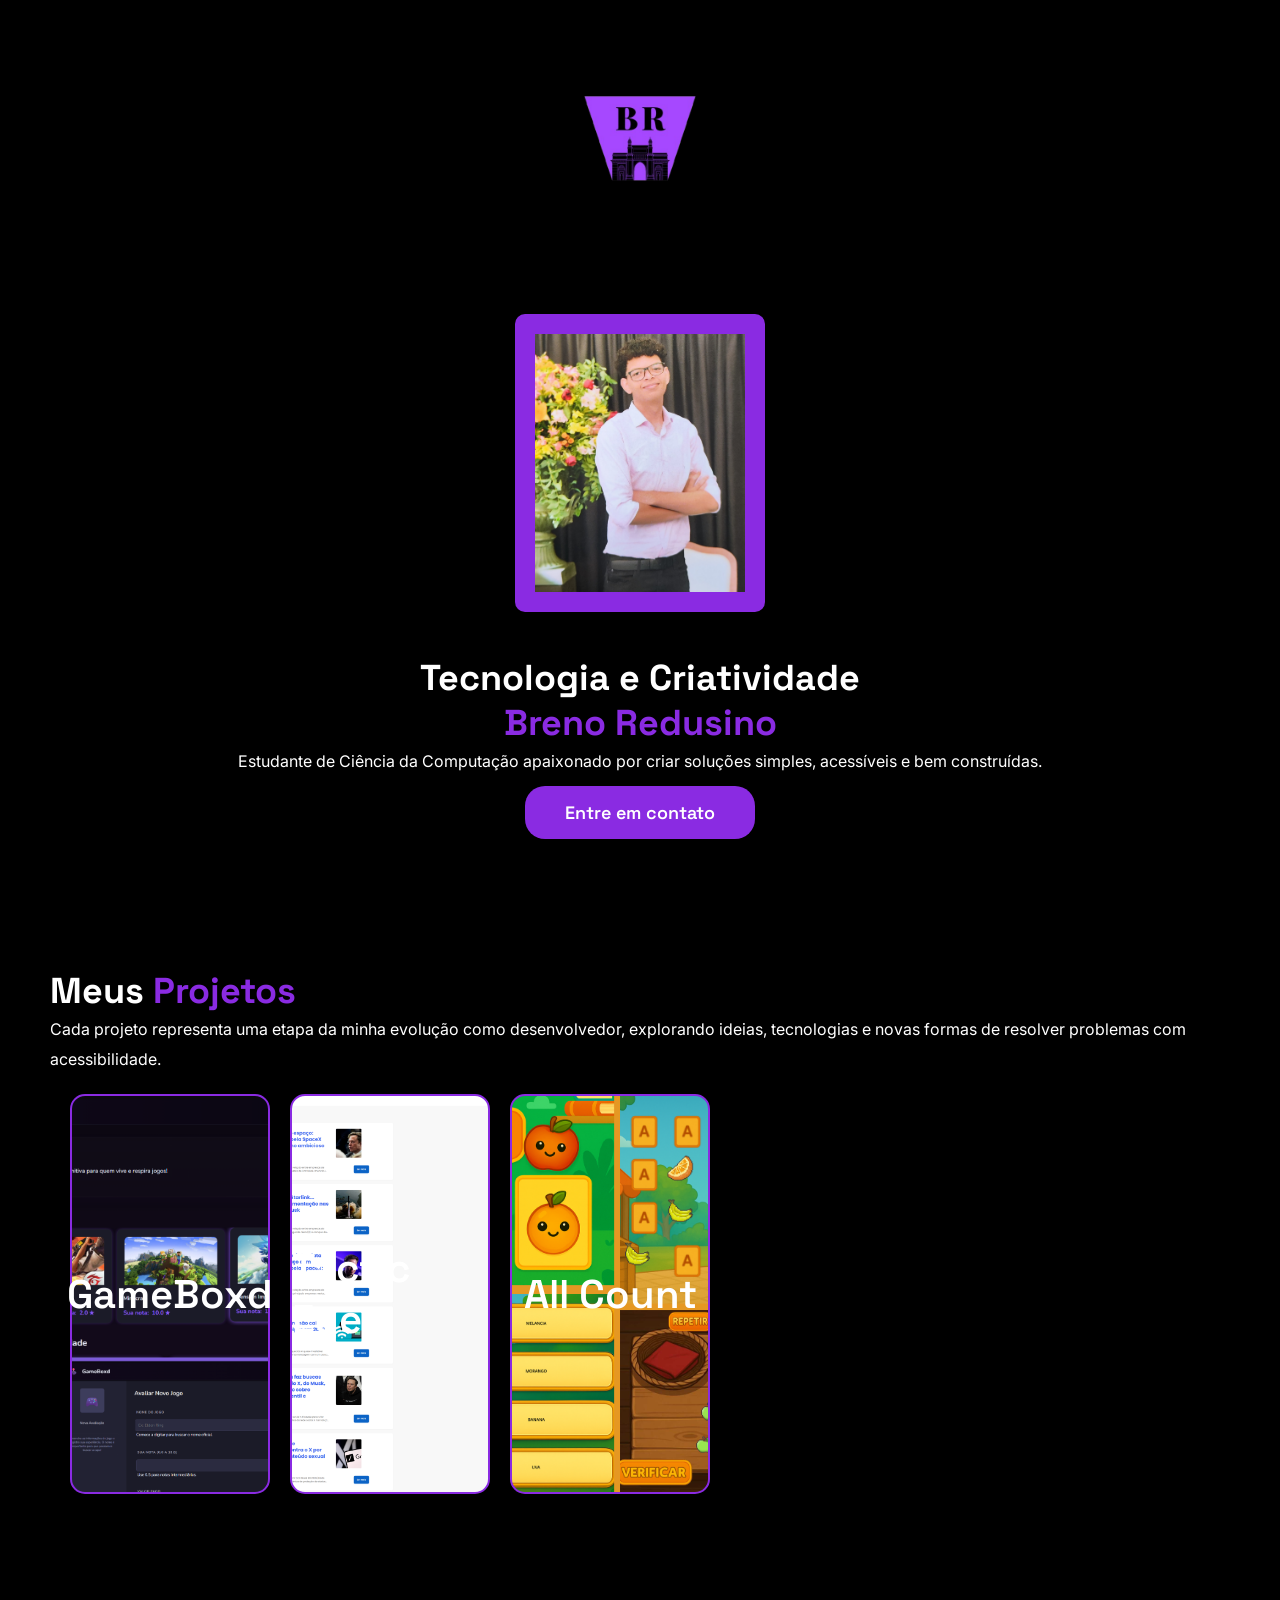
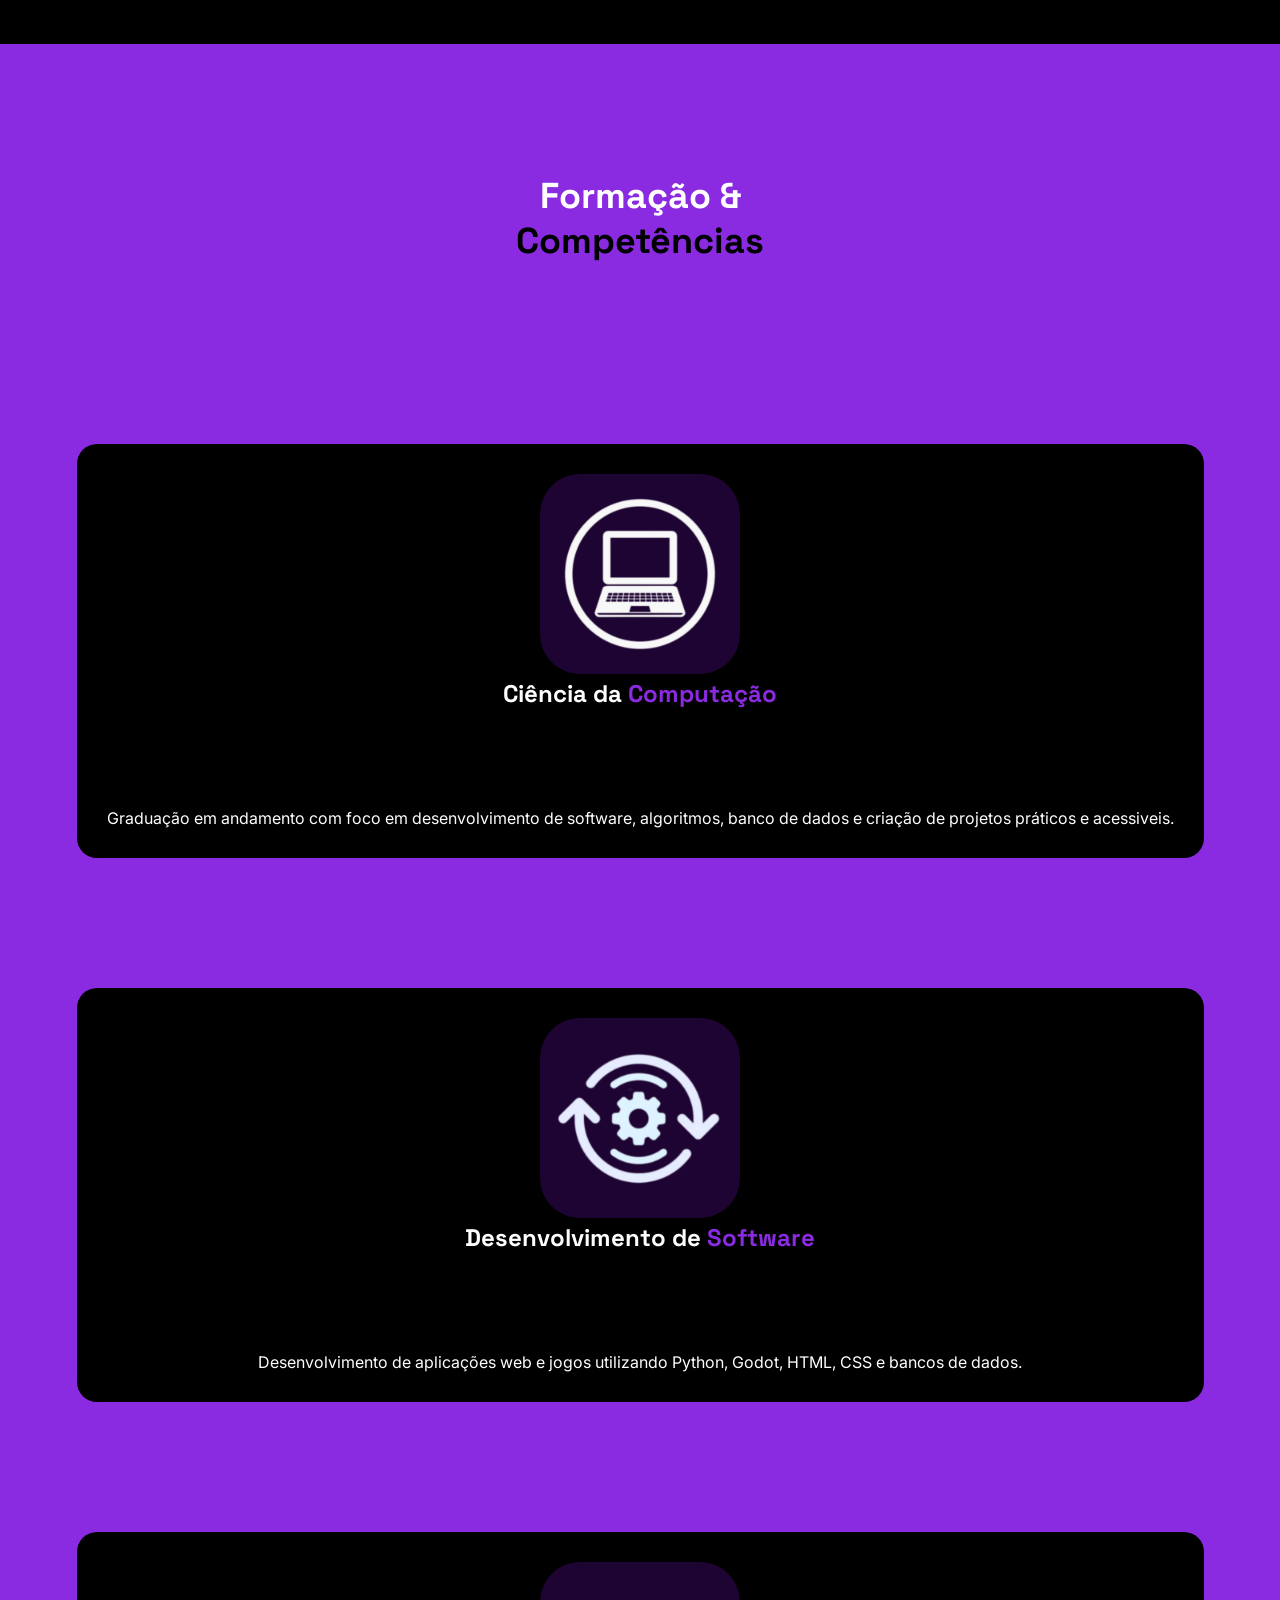
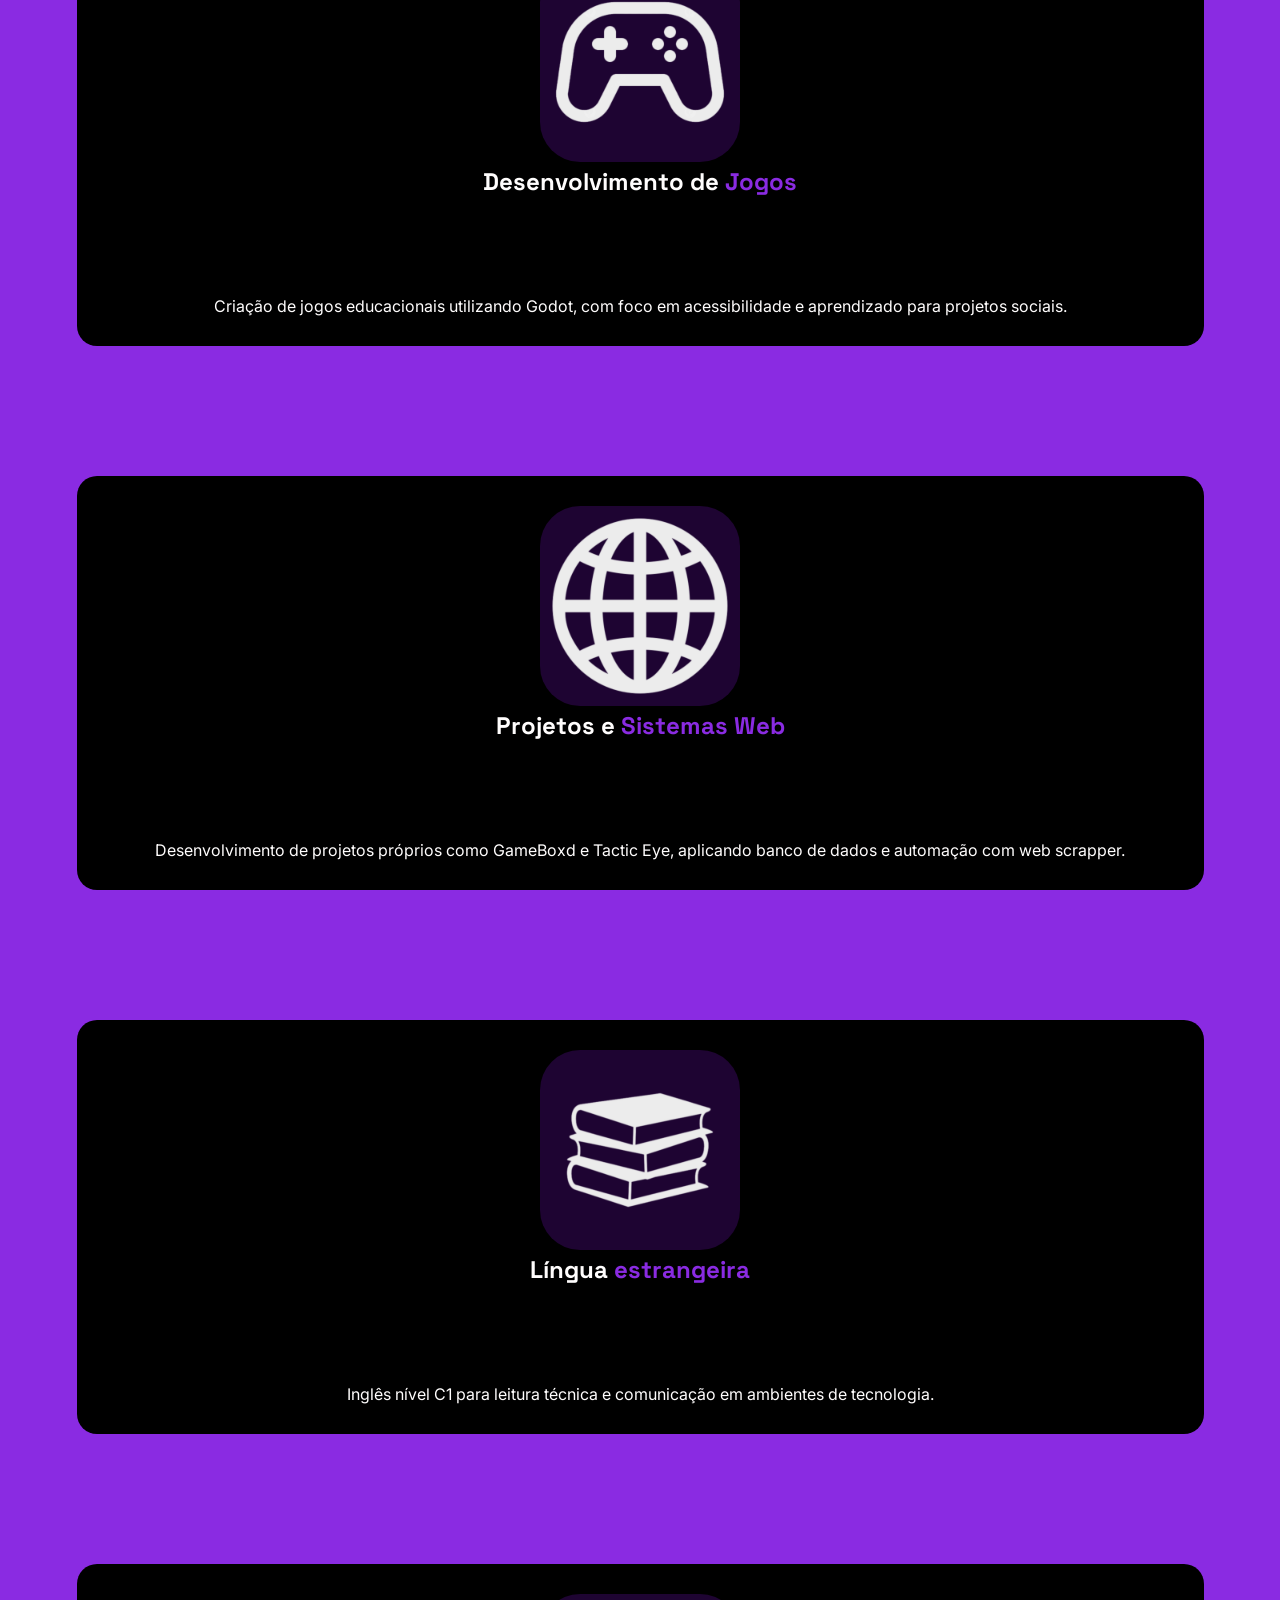
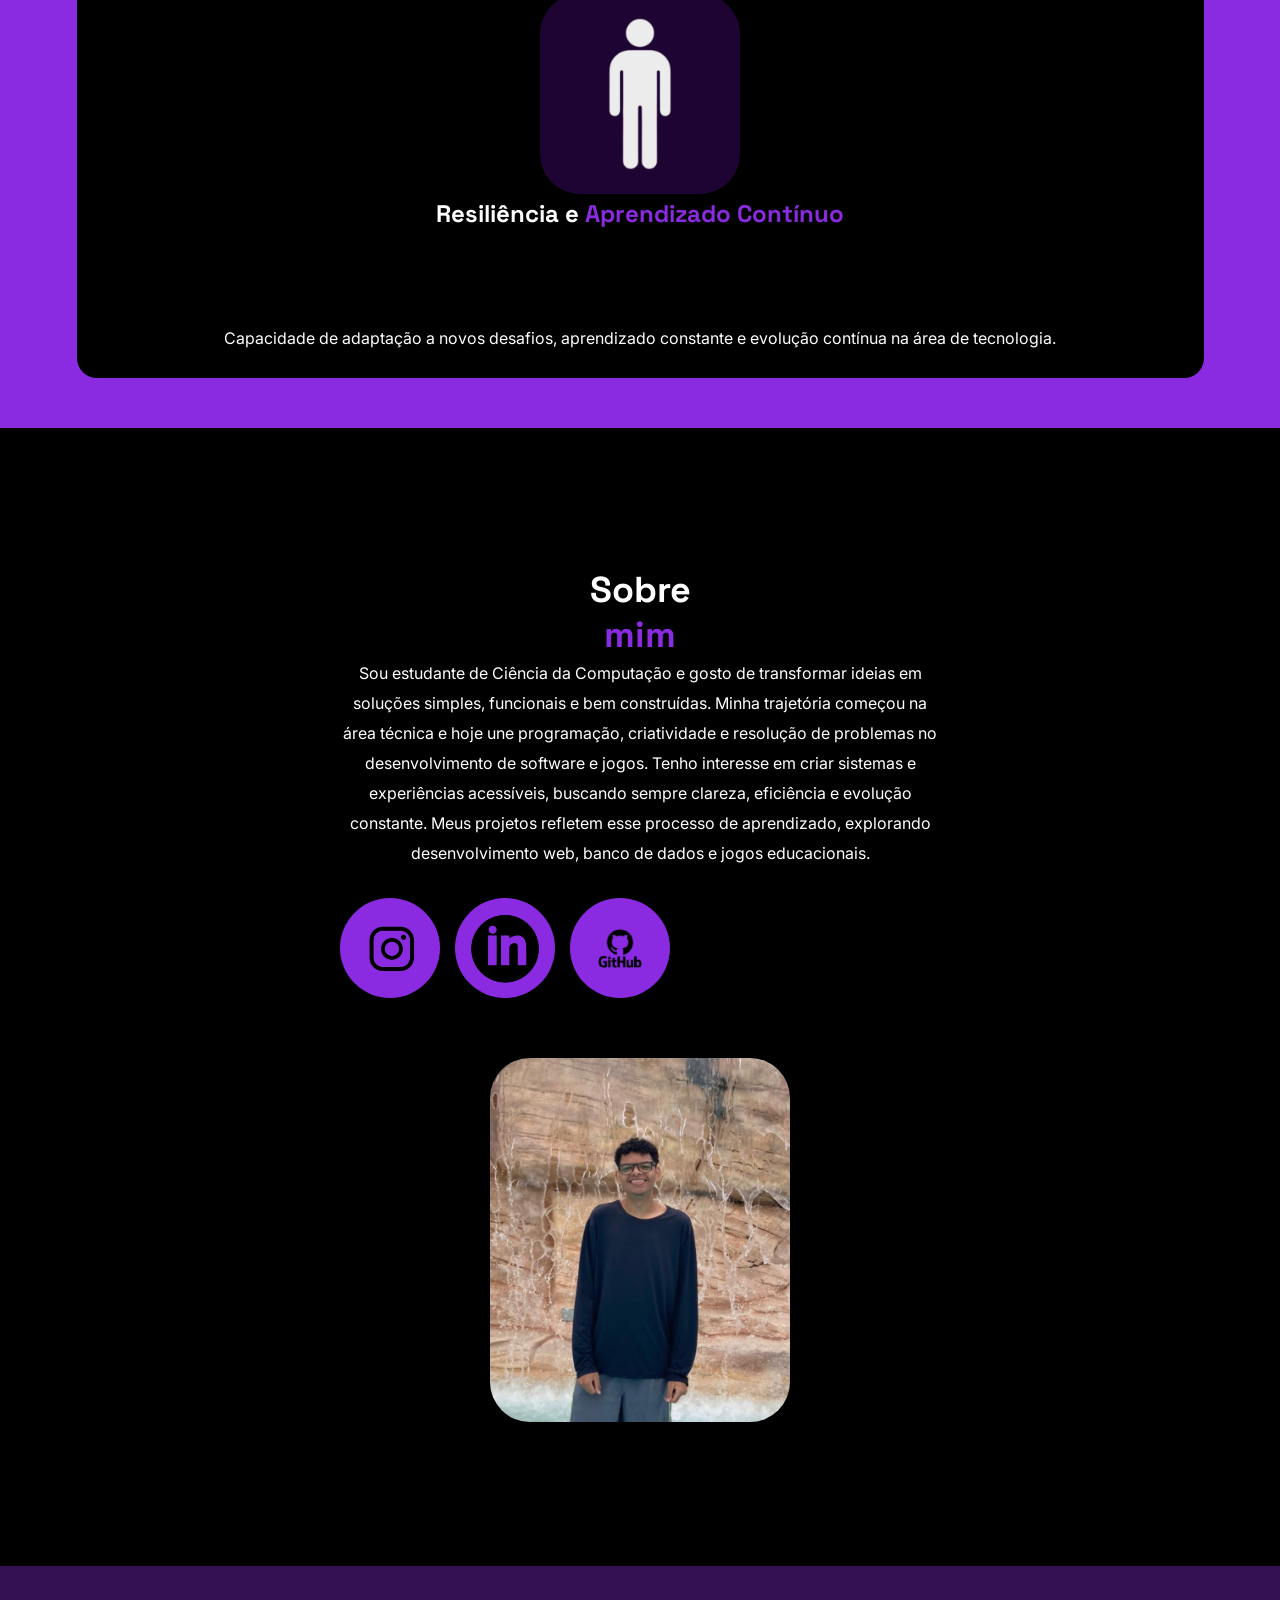
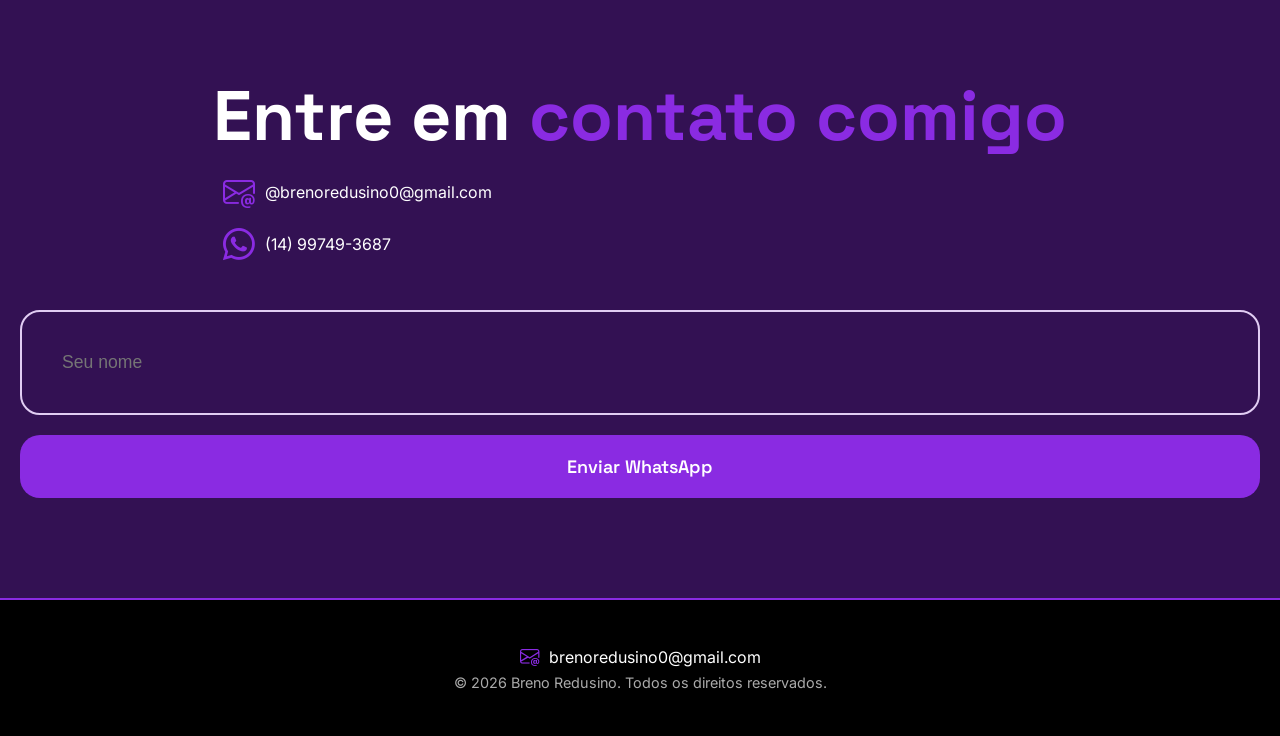
==== index.html @ b3880d2b "atualizacao" ====
<!DOCTYPE html>
<html lang="pt-br">
    <head>
        <meta charset="UTF-8">
        <meta name="viewport" content="width=device-width, initial-scale=1.0">
        <link rel="stylesheet" href="estilo.css">
        <link rel="stylesheet" href="responsiva.css">
        <!-- MINHAS FONTES PARA TEXTOS -->
        <link rel="preconnect" href="https://fonts.googleapis.com">
        <link rel="preconnect" href="https://fonts.gstatic.com" crossorigin>
        <link href="https://fonts.googleapis.com/css2?family=Inter:ital,opsz,wght@0,14..32,100..900;1,14..32,100..900&family=Space+Grotesk:wght@300..700&display=swap" rel="stylesheet">
        <!--  -->
        <link rel="stylesheet" href="https://cdn.jsdelivr.net/npm/bootstrap-icons@1.11.3/font/bootstrap-icons.min.css">
        <title>
            Breno's Portifolio
        </title>
    </head>
    
    <body>
            <header id="cabecalhoInicial">
                <div class="opcoesIniciais">
                    <div class="icon">
                        <a href="#"> <!-- Sempre href direciona -->
                            <img src="fotos\logo.png" alt="Logo do Breno">
                        </a>
                    </div>

                    <nav class="menu-pc">
                        <ul>
                            <li><a href="#inicial">Inicio</a></li>
                            <li><a href="#projetos">Projetos</a></li>
                            <li><a href="#formacao">Formação</a></li>
                            <li><a href="#sobre-mim">Sobre mim</a></li>
                            <li><a href="lab.html">Laboratorio</a></li>
                        </ul>
                    </nav>

                    <div class="botao-contato">
                        <a href="#contato">
                            <button>Contato</button>
                        </a>
                    </div>
                </div>
            </header>

            <main>
                
                <section class="inicial" id="inicial">
                    <div class="opcoesIniciais">
                        <div class="fotoEsquerda">
                            <img src="fotos\breno.jpg" alt="">
                        </div>
                        <div class="texto-inicial">
                            <h1>Tecnologia e Criatividade <span>Breno Redusino</span></h1>
                            <p>Estudante de Ciência da Computação apaixonado por criar soluções simples, acessíveis e bem construídas.</p>
                            <div class="botao-contato">
                                <a href="mailto:brenoredusino0@gmail.com">
                                    <button>Entre em contato</button>
                                </a>
                            </div>
                        </div>
                    </div>
                </section>

                <section class="projetos" id="projetos">
                    <section class="interface">
                        <div class="texto-inicial">
                            <h1 class="texto-inicial">Meus <span>Projetos</span></h1>
                            <p>Cada projeto representa uma etapa da minha evolução como desenvolvedor, explorando ideias, tecnologias e novas formas de resolver problemas com acessibilidade.</p>

                           <div class="projetos-container">
                                <a href="https://gameboxd.online" target="_blank">
                                    <article class="caixa-projetos gameboxd">
                                        <div class="info-projeto">GameBoxd</div>                        
                                    </article>
                                </a>
                                
                                <a href="https://tactic-eye.onrender.com/" target="_blank">
                                    <article class="caixa-projetos tactic-eye">
                                        <div class="info-projeto">Tactic Eye</div>
                                    </article>
                                </a>
                                
                                <a href="https://www.youtube.com/shorts/6MlwP1mmOAY" target="_blank">
                                    <article class="caixa-projetos all-count">
                                        <div class="info-projeto">All Count</div>
                                    </article>
                                </a>
                            </div>
                     
                        </div>
                    </section>
                </section>

                <section class="formacao" id="formacao">
                    <div class="interface">
                        <div class="texto-inicial">
                            <h1 class="texto-inicial">Formação & <span>Competências</span></h1>
                        </div>
                        <article>
                            <div class="caixa-formacao">
                                <div class="habilidades">
                                    <img src="fotos\BCC.png" alt="">
                                    <h2>Ciência da <span>Computação</span></h2>
                                </div>
                                <p>Graduação em andamento com foco em desenvolvimento de software, algoritmos, banco de dados e criação de projetos práticos e acessiveis.</p>
                            </div>
                            
                            <div class="caixa-formacao">
                                <div class="habilidades">
                                    <img src="fotos\Software.png" alt="">
                                    <h2>Desenvolvimento de <span>Software</span></h2>
                                </div>
                                <p>Desenvolvimento de aplicações web e jogos utilizando Python, Godot, HTML, CSS e bancos de dados.</p>
                            </div>
                            
                            <div class="caixa-formacao">
                                <div class="habilidades">
                                    <img src="fotos\Games.png" alt="">
                                    <h2>Desenvolvimento de <span>Jogos</span></h2>
                                </div>
                                <p>Criação de jogos educacionais utilizando Godot, com foco em acessibilidade e aprendizado para projetos sociais.</p>
                            </div>
                            
                            <div class="caixa-formacao">
                                <div class="habilidades">
                                    <img src="fotos\Web.png" alt="">
                                    <h2>Projetos e  <span>Sistemas Web</span></h2>
                                </div>
                                <p>Desenvolvimento de projetos próprios como GameBoxd e Tactic Eye, aplicando banco de dados e automação com web scrapper.</p>
                            </div>
                            
                            <div class="caixa-formacao">
                                <div class="habilidades">
                                    <img src="fotos\Ingles.png" alt="">
                                    <h2>Língua <span>estrangeira</span></h2>
                                </div>
                                <p>Inglês nível C1 para leitura técnica e comunicação em ambientes de tecnologia.</p>
                            </div>
                            
                            <div class="caixa-formacao">
                                <div class="habilidades">
                                    <img src="fotos\Pessoa.png" alt="">
                                    <h2>Resiliência e <span>Aprendizado Contínuo</span></h2>
                                </div>
                                <p>Capacidade de adaptação a novos desafios, aprendizado constante e evolução contínua na área de tecnologia.</p>
                            </div>
                    

                        </article>
                    </div>
                </section>

                <section class="sobre-mim" id="sobre-mim">
                    <div class="interface">
                        <div class="texto-sobre-mim">
                            <div class="texto-inicial">
                                <h1 class="texto-inicial">
                                    Sobre <span>mim</span>
                                </h1>
                                <p>Sou estudante de Ciência da Computação e gosto de transformar ideias em soluções simples, funcionais e bem construídas. Minha trajetória começou na área técnica e hoje une programação, criatividade e resolução de problemas no desenvolvimento de software e jogos.
Tenho interesse em criar sistemas e experiências acessíveis, buscando sempre clareza, eficiência e evolução constante. Meus projetos refletem esse processo de aprendizado, explorando desenvolvimento web, banco de dados e jogos educacionais.</p>
                                <div class="botao-sociais">
                                    <a href="https://www.instagram.com/thatsmebreno/" target="_blank">
                                        <button class="insta">
                                            <img src="fotos\instagram.png" alt="">
                                        
                                        </button>
                                    </a>
                                    <a href="https://www.linkedin.com/in/breno-redusino-a4150b2b8/"target="_blank">
                                        <button class="linedin">
                                            <img src="fotos\linedin.png" alt="">
                                            
                                        </button>
                                    </a>
                                    <a href="https://github.com/yBreno"target="_blank">
                                        <button class="github">
                                            <img src="fotos\git.png" alt="">
                                            
                                        </button>
                                    </a>
                                </div>
                            </div>
                            <div class="foto-sobre-mim">
                                <img src="fotos\sobre_mim.jpg" alt="">
                            </div>
                        </div>
                    </div>
                </section>

                <section class="contato" id="contato">
                    <div class="interface">
                        <div class="texto-contato">
                            <h1 class="texto-inicial">Entre em <span>contato comigo</span></h1>
                            <p><i class="bi bi-envelope-at"></i>@brenoredusino0@gmail.com</p>
                            <p><i class="bi bi-whatsapp"></i>(14) 99749-3687</p>
                        </div>

                        <form action="#">
                            <input type="text" placeholder="Seu nome">
                            <a href="https://api.whatsapp.com/send?phone=5514997493687&text=Olá!%20Vi%20seu%20portfólio%20e%20gostaria%20de%20saber%20mais%20😀" target="_blank">
                                <button type="button" class="botao-enviar">
                                    Enviar WhatsApp
                                </button>
                            </a>
                        </form>

                    </div>
                </section>

            </main>
            <footer>
                <p class="email-footer">
                    <i class="bi bi-envelope-at"></i>
                    <a href="mailto:brenoredusino0@gmail.com">
                        brenoredusino0@gmail.com
                    </a>
                </p>

                <p class="copyright">
                    &copy; 2026 Breno Redusino. Todos os direitos reservados.
                </p>
            </footer>

    </body>
</html>
---- estilo.css ----
*{ /* Configurações Gerais */
    margin: 0;
    padding: 0;
    box-sizing: border-box;    
}

html {
    scroll-behavior: smooth;
    overflow-x: hidden;
}
 
section {
    scroll-margin-top: 20px;
}

:root { /* Cria variaveis para facilitar colocar a fonte) */
    --titulos: "Space Grotesk", sans-serif;
    --textos: "Inter", sans-serif;
}

.menu-pc a { 
    font-family: var(--titulos);
}


body{
    background-color: black;
    height: 100vh;
    font-family: var(--textos);
}



.opcoesIniciais{ /* É a class(função) que eu criei o div */
    max-width: 1800px;
    margin: 0 auto;
    margin-top: 50px;
}


.opcoesIniciais img{
    max-width: 200px;
    max-height: 200px;
    width: auto;
    height: auto;
}


header{
    padding: 40px 4%;
    color: rgb(124, 124, 124);
    font-size: large;
}

header > .opcoesIniciais{  /* Ele busca a class dentro do header */
    display: flex;
    align-items: center;
    justify-content: space-between;
}

header a{ /* Para configurar quando colocar o mouse por cima (precisa converter o link para block level) */
    text-decoration: none;
    color: rgb(124, 124, 124);
    display: inline-block;
    transition: .2s;
}

header a:hover{
    color: white;
    transform: scale(1.2);
}


header nav ul{
    list-style-type: none;
}

header nav ul{
    display: flex;
    gap: 40px;
    padding: 0;
    margin: 0;
}

header nav ul li{
    list-style: none;
}

header .botao-contato button{
    padding: 15px 40px;
    font-size: 18px;
    border: 0;
    border-radius: 20px;
    font-weight: 600;
    background-color: #8a2be2;
    color: white;
    cursor: pointer;
    font-family: var(--titulos);
}

header .botao-contato button:hover{
    box-shadow: 0px 0px 8px #d4a6ff;
}


/* Tela inicial */

.texto-inicial h1{
    font-family: var(--titulos);
    color: white;
    line-height: 40px;
    font-size: 40px;
}

.texto-inicial h1 span{
    font-family: var(--titulos);
    color: #8a2be2;
    line-height: 100px;
    font-size: 70px;
    display: block;
}

.texto-inicial p{
    font-family: var(--textos);
    color: white;
    line-height: 30px;
    font-size: 20px;
}

.texto-inicial button{
    padding: 15px 40px;
    font-size: 18px;
    border: 0;
    border-radius: 20px;
    font-weight: 600;
    background-color: #8a2be2;
    color: white;
    cursor: pointer;
    margin-top: 10px;
    font-family: var(--titulos);
}

.texto-inicial button:hover{
    box-shadow: 0px 0px 8px #d4a6ff;
    transition: .2s;
    transform: scale(1.05);
}

section .inicial{
    padding: 40px 4%;
}

.opcoesIniciais{
    display: flex;
    align-items: center;
    justify-content: space-between;
    text-align: end;
    margin: 0px 200px;
}

main .opcoesIniciais img{
    max-width: 400px;
    max-height: 400px;
    width: auto;
    height: auto;
    background-color: #8a2be2;
    padding: 20px;
    border-radius: 10px;
}

/* Projetos */

section.projetos{
    padding: 80px 0;
    margin: 50px;
}

section.projetos h1 span{
    display:contents;
}
section.projetos p {
    padding-bottom: 20px;
}

.projetos .projetos-container{
    display: grid;
    grid-template: 1fr/ 1fr 1fr 1fr;
    gap: 30px;
}
.projetos-container .caixa-projetos{
    min-width: 200px;
    height: 600px;
    border: 2px solid #8a2be2;
    border-radius: 15px;

    background-size: cover;
    background-position: center;
    background-repeat: no-repeat;

    display: block;
    position: relative;
}

.projetos-container .caixa-projetos:hover{
    transition: background-position 10s;
    background-position-y: 100%;
    background-position-x: 100%;
    
}

.projetos-container .gameboxd{
    background-image:url(projetos/GameBoxd.png); 
    cursor: pointer;
}
.projetos-container .tactic-eye{
    background-image:url(projetos/TaticEye.png);
    cursor: pointer;
}
.projetos-container .all-count{
    background-image:url(projetos/All\ Count.png);
    cursor: pointer;
}

.projetos-container .caixa-projetos .info-projeto{
    position: absolute;
    top: 0;
    left: 0;
    width: 100%;
    height: 100%;
    border-radius: 15px;

    display: flex;
    align-items: center;
    justify-content: center;
    color: white;
    font-size: 40px;
    font-weight: 600;
    font-family: var(--titulos);
}

.projetos-container .caixa-projetos .info-projeto:hover{
    position: absolute;
    top: 0;
    left: 0;
    width: 100%;
    height: 100%;
    border-radius: 15px;
    background-color: #341650b4;
}

/* Formação */
.formacao{
    font-family: var(--textos);
    color: rgb(255, 253, 253);
    background-color: #8a2be2;
    display: flex;
}

.formacao h1 span{
    color: #000000;
    justify-content: space-between;
}
.formacao h1 {
    color: #ffffff;
    padding: 80px 80px;
    margin: 50px;
    justify-content: space-between;
}

.formacao h2{
    font-family: var(--titulos);
    height: 40px;
    padding-bottom: 80px;
}

.formacao h2 span{
    font-family: var(--titulos);
    height: 40px;
    color:#8a2be2;
}

.formacao img{
    max-width: 200px;
    max-height: 200px;
    width: auto;
    height: auto;
    border-radius: 40px;
}

.formacao article{
    display: grid;
    grid-template: 1fr 1fr/ 1fr 1fr 1fr;
}

.formacao .caixa-formacao{
    background-color: #000000;
    padding: 30px;
    margin: 50px;
    border-radius: 20px;
    text-align: center;
}

section.sobre-mim{
    padding: 80px 0;
}

.texto-sobre-mim{
    display: flex;
    align-items: center;
    justify-content: space-between;
    gap: 60px;
    margin: 60px;
}

.texto-sobre-mim .texto-inicial{
    max-width: 600px;
}

.sobre-mim img{
    max-width: 1000px;
    max-height: 1000px;
    width: auto;
    height: auto;
    border-radius: 40px;
}


.botao-sociais button:hover {
    box-shadow: 0 0 12px #8a2be2;
    transform: scale(1.1);
    transition: .2s;
}

.botao-sociais {
    display: flex;
    gap: 15px;
    margin-top: 20px;
}

.botao-sociais button {
    width: 100px;
    height: 100px;
    padding: 0;
    border-radius: 50%;
    border: none;
    background-color: #8a2be2;
    cursor: pointer;

    display: flex;
    align-items: center;
    justify-content: center;
}

.botao-sociais img {
    width: 70px;
}

/* Contato */
section.contato{
    background-color:#331153;
    padding: 80px 0 ;
}


section.contato .interface{
    display: flex;
    justify-content: space-between;
    align-items: flex-start;
    max-width: 1700px;
    margin: 20px ;
    gap: 60px;
}

.contato .interface h1{
    font-family: var(--titulos);
    color: white;
    line-height: 40px;
    font-size: 70px;
}

.contato .interface h1 span{
    font-family: var(--titulos);
    color: #8a2be2;
    line-height: 100px;
    font-size: 70px;
}

.contato .interface p{
    font-family: var(--textos);
    color: white;
    line-height: 30px;
    font-size: 1.2 rem;
    display: flex;
    align-items: center;
}

.contato .interface p i{
    font-size: 2rem;
    color: #8a2be2;
    display: flex;
    align-items: center;
    padding: 10px;
}

.contato form{
    width: 50%;
}

.contato form input{
    width: 100%;
    padding: 40px;
    background: transparent;
    border: 2px solid #e1cdf3;
    border-radius: 20px;
    outline: none;
    color: white;
    font-size: 1.1rem;
    margin-bottom: 10px;
}

.contato textarea{
    resize: none;
    height: 150px;
    width: 100%;
    border-radius: 20px;
    background-color: transparent;
    border: 2px solid #e1cdf3;
    outline: none;
    color: white;
    font-size: 1.1rem;
    padding: 20px;
    margin-top: 10px;
}

.botao-enviar{
    padding: 30px 43%;
    font-size: 18px;
    border: 0;
    border-radius: 20px;
    font-weight: 600;
    background-color: #8a2be2;
    color: white;
    cursor: pointer;
    margin-top: 10px;
    font-family: var(--titulos);
    justify-content: center;
    align-items: center;
}

.botao-enviar:hover{
    transition: 0.6s;
    background-color: #d4a6ff;
    transform: scale(1.02);
    border-color: rgb(255, 255, 255);
    color: black;
    box-shadow: 0px 0px 8px #d4a6ff;
}

footer{
    background-color: #000;
    padding: 40px 0;
    text-align: center;
    border-top: 2px solid #8a2be2;
    
}

footer p{
    color: white;
    font-family: var(--textos);
    margin: 5px 0;
}

footer a{
    color: white;
    text-decoration: none;
}

footer a:hover{
    color: #d4a6ff;
}

footer .email-footer{
    display: flex;
    justify-content: center;
    align-items: center;
    gap: 10px;
}

footer i{
    color: #8a2be2;
    font-size: 1.2rem;
    
}

footer .copyright{
    font-size: 0.9rem;
    color: #aaa;
}

header > .opcoesIniciais{
    display:flex;
    align-items:center;
    justify-content:space-between;
    gap:40px;
}
---- responsiva.css ----
@media (max-width: 1280px) {

    /* ================= HEADER ================= */

    .menu-pc {
        display: none;
    }

    .opcoesIniciais > .botao-contato {
        display: none;
    }

    header > .opcoesIniciais {
        flex-direction: column;
        gap: 30px;
        text-align: center;
    }

    header nav ul {
        flex-direction: column;
        gap: 20px;
    }

    /* ================= INICIAL ================= */

    .opcoesIniciais {
        flex-direction: column;
        text-align: center;
        margin: 0 40px;
        gap: 40px;
    }

    .texto-inicial h1 {
        font-size: 36px;
        line-height: 45px;
    }

    .texto-inicial h1 span {
        font-size: 36px;
        line-height: 45px;
    }

    .texto-inicial p {
        font-size: 16px;
    }

    main .opcoesIniciais img {
        max-width: 250px;
        margin-top: 30px;
    }

    /* ================= PROJETOS ================= */

    .projetos .projetos-container {
        display: flex;
        overflow-x: auto;
        gap: 20px;
        scroll-snap-type: x mandatory;
        padding-bottom: 20px;
        padding-left: 20px;
    }

    .projetos .projetos-container::-webkit-scrollbar {
        display: none;
    }

    .projetos-container .caixa-projetos {
        flex: 0 0 100%;
        height: 400px;
        scroll-snap-align: center;
    }

    /* ================= FORMAÇÃO ================= */

    .formacao {
        flex-direction: column;
        align-items: center;
        text-align: center;
    }

    .formacao h1 {
        display: flex;
        flex-direction: column;
        align-items: center;
    }

    .formacao h1 .linha1,
    .formacao h1 .linha2 {
        display: block;
    }

    .formacao article {
        grid-template-columns: 1fr;
        gap: 30px;
    }

    .formacao h2 {
        margin-bottom: 50px;
    }

    /* ================= SOBRE ================= */

    .texto-sobre-mim {
        flex-direction: column;
        text-align: center;
    }

    .sobre-mim img {
        max-width: 300px;
    }

    /* ================= CONTATO ================= */

    section.contato .interface {
        flex-direction: column;
        align-items: center;
        gap: 40px;
    }

    .contato form {
        width: 100%;
    }

    .botao-enviar {
        width: 100%;
        padding: 20px;
    }

}

@media (max-width: 1024px) {

    /* HEADER */
    header {
        display: none;
    }

    /* INICIAL */
    .texto-inicial h1,
    .texto-inicial h1 span {
        font-size: 32px;
        line-height: 40px;
    }

    .texto-inicial p {
        font-size: 15px;
    }

    main .opcoesIniciais img {
        max-width: 220px;
    }

    /* PROJETOS */
    .projetos-container .caixa-projetos {
        height: 350px;
    }

    /* SOBRE */
    .sobre-mim img {
        max-width: 260px;
    }
}

@media (max-width: 768px) {

    header {
        display: none;
    }

    .opcoesIniciais {
        margin: 0 20px;
        gap: 30px;
    }

    .texto-inicial h1,
    .texto-inicial h1 span {
        font-size: 28px;
        line-height: 36px;
    }

    .texto-inicial p {
        font-size: 14px;
    }

    main .opcoesIniciais img {
        max-width: 200px;
    }

    .projetos-container .caixa-projetos {
        height: 320px;
    }

    .formacao article {
        gap: 20px;
    }

    .botao-enviar {
        padding: 16px;
    }
}

@media (max-width: 480px) {

    header {
        display: none;
    }

    .opcoesIniciais {
        margin: 0 15px;
        gap: 25px;
    }

    .texto-inicial h1,
    .texto-inicial h1 span {
        font-size: 24px;
        line-height: 30px;
    }

    .texto-inicial p {
        font-size: 13px;
    }

    main .opcoesIniciais img {
        max-width: 170px;
    }

    .projetos-container .caixa-projetos {
        height: 280px;
    }

    .sobre-mim img {
        max-width: 200px;
    }

    .botao-enviar {
        padding: 14px;
    }
}
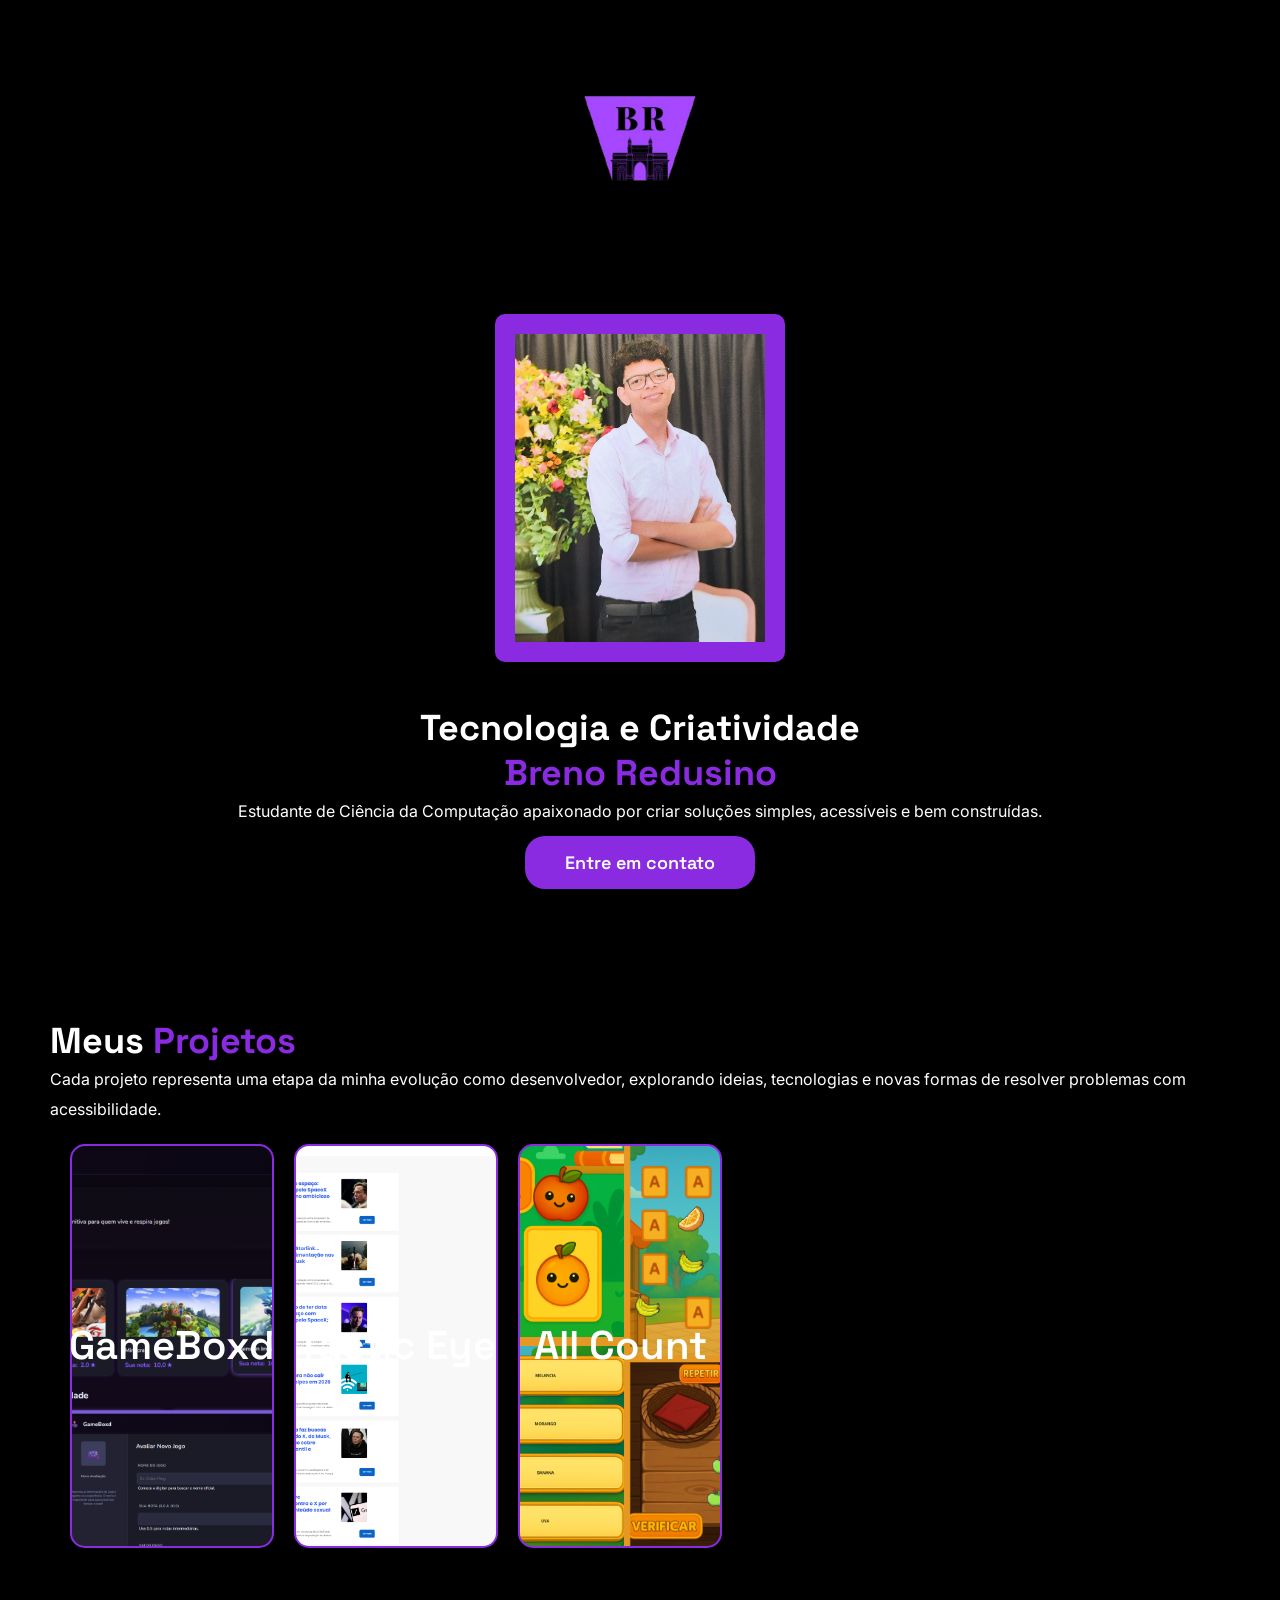
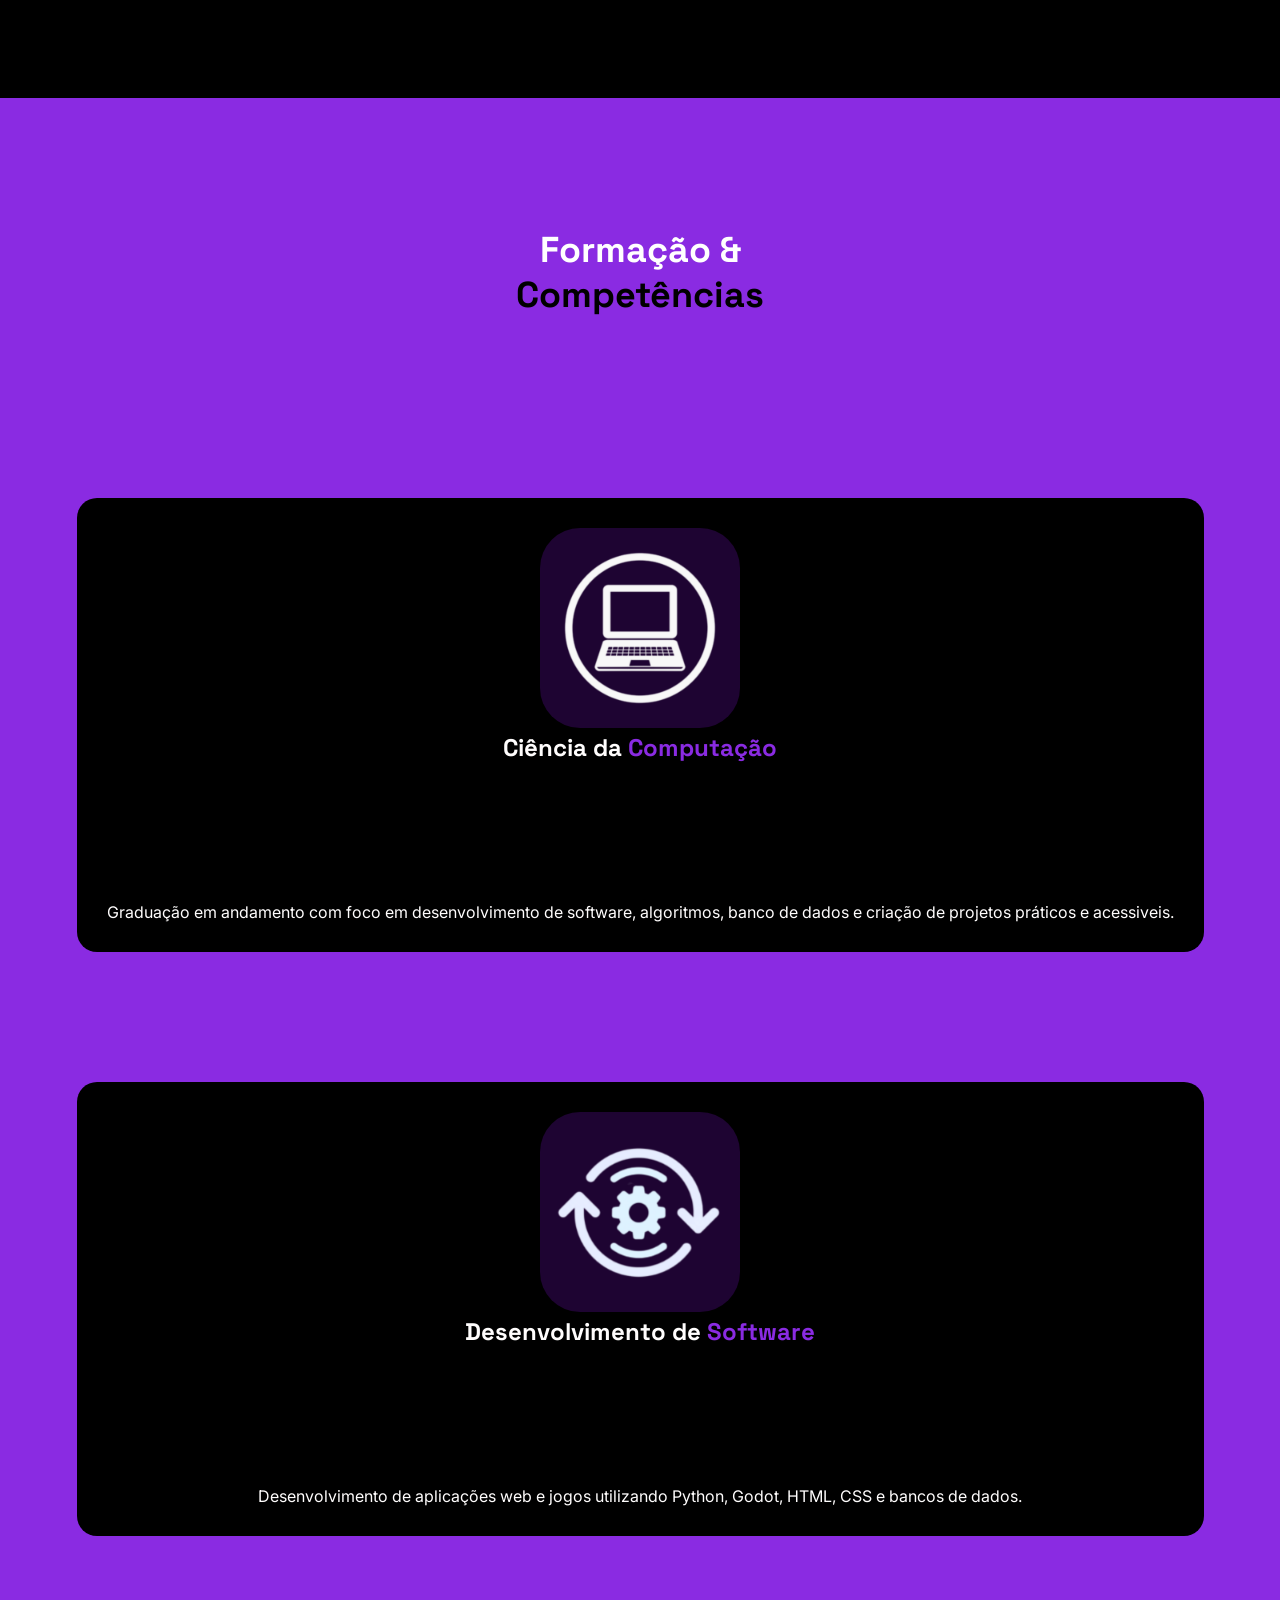
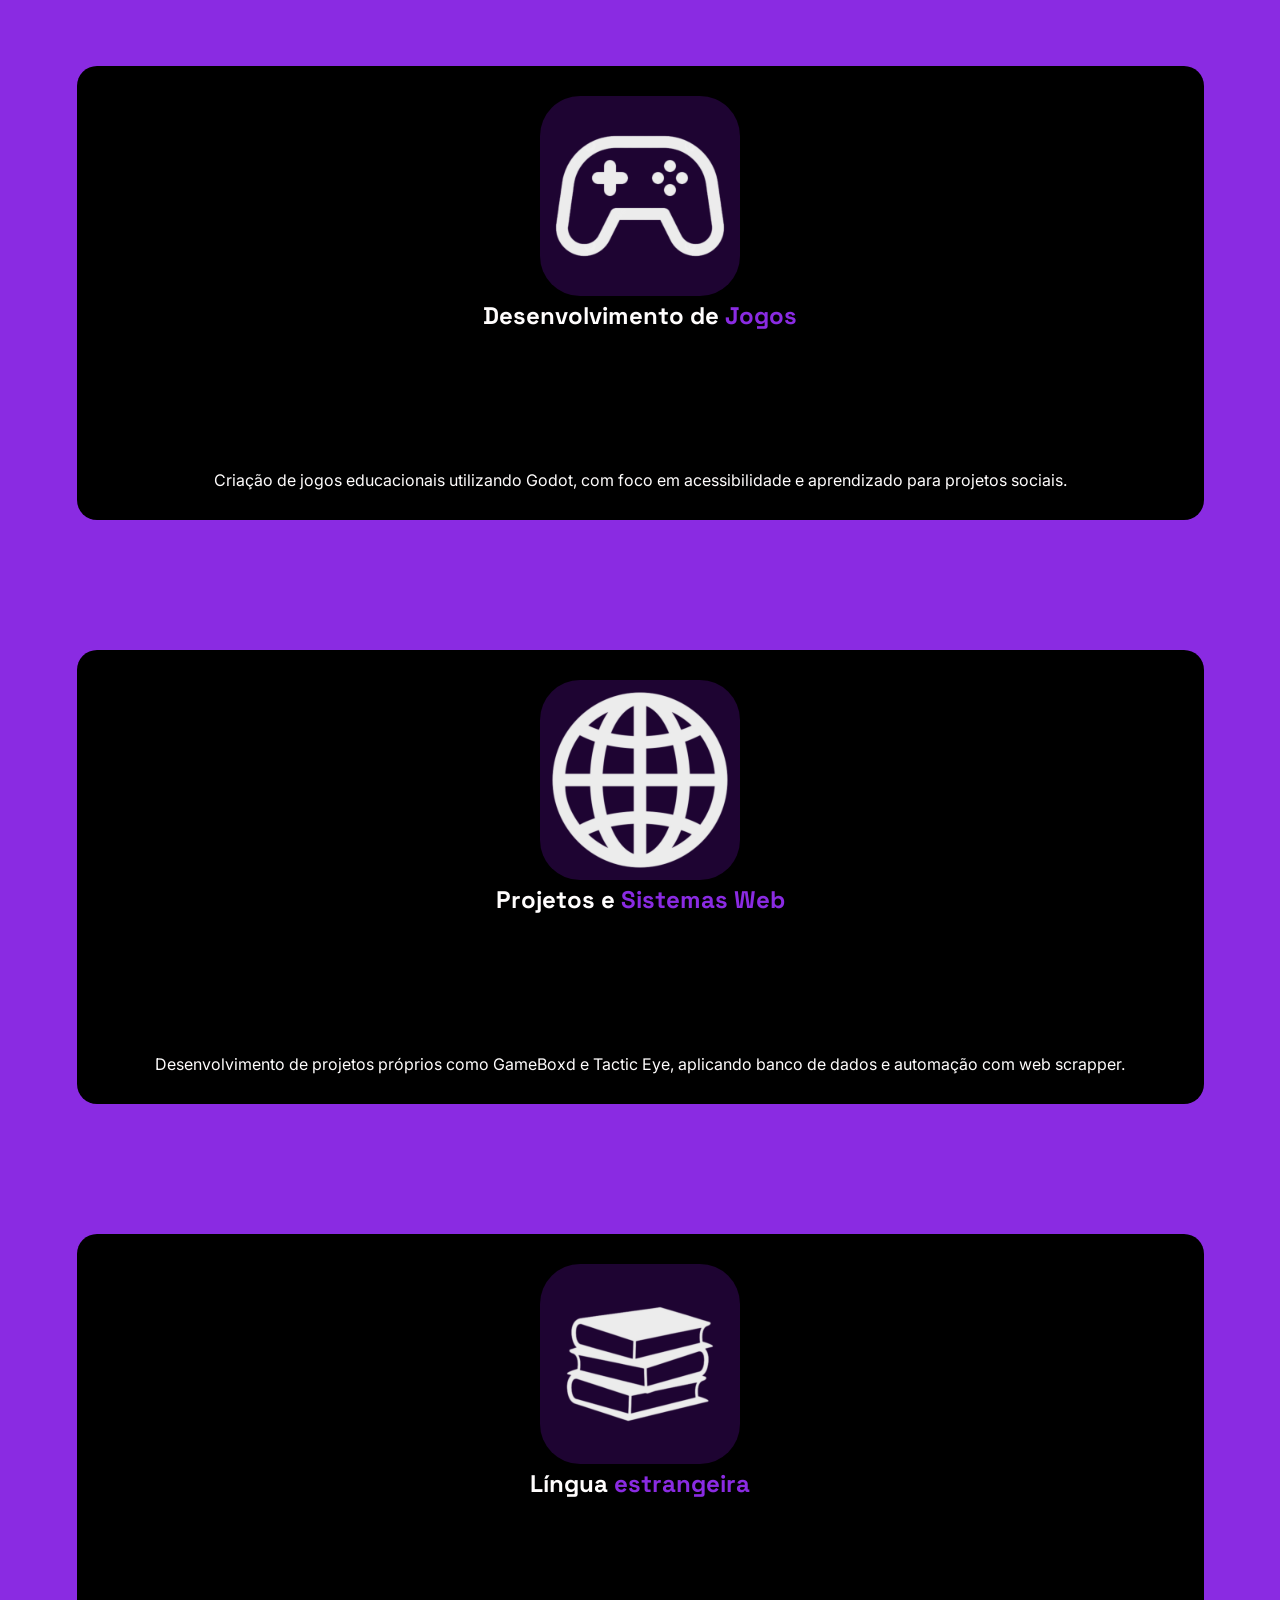
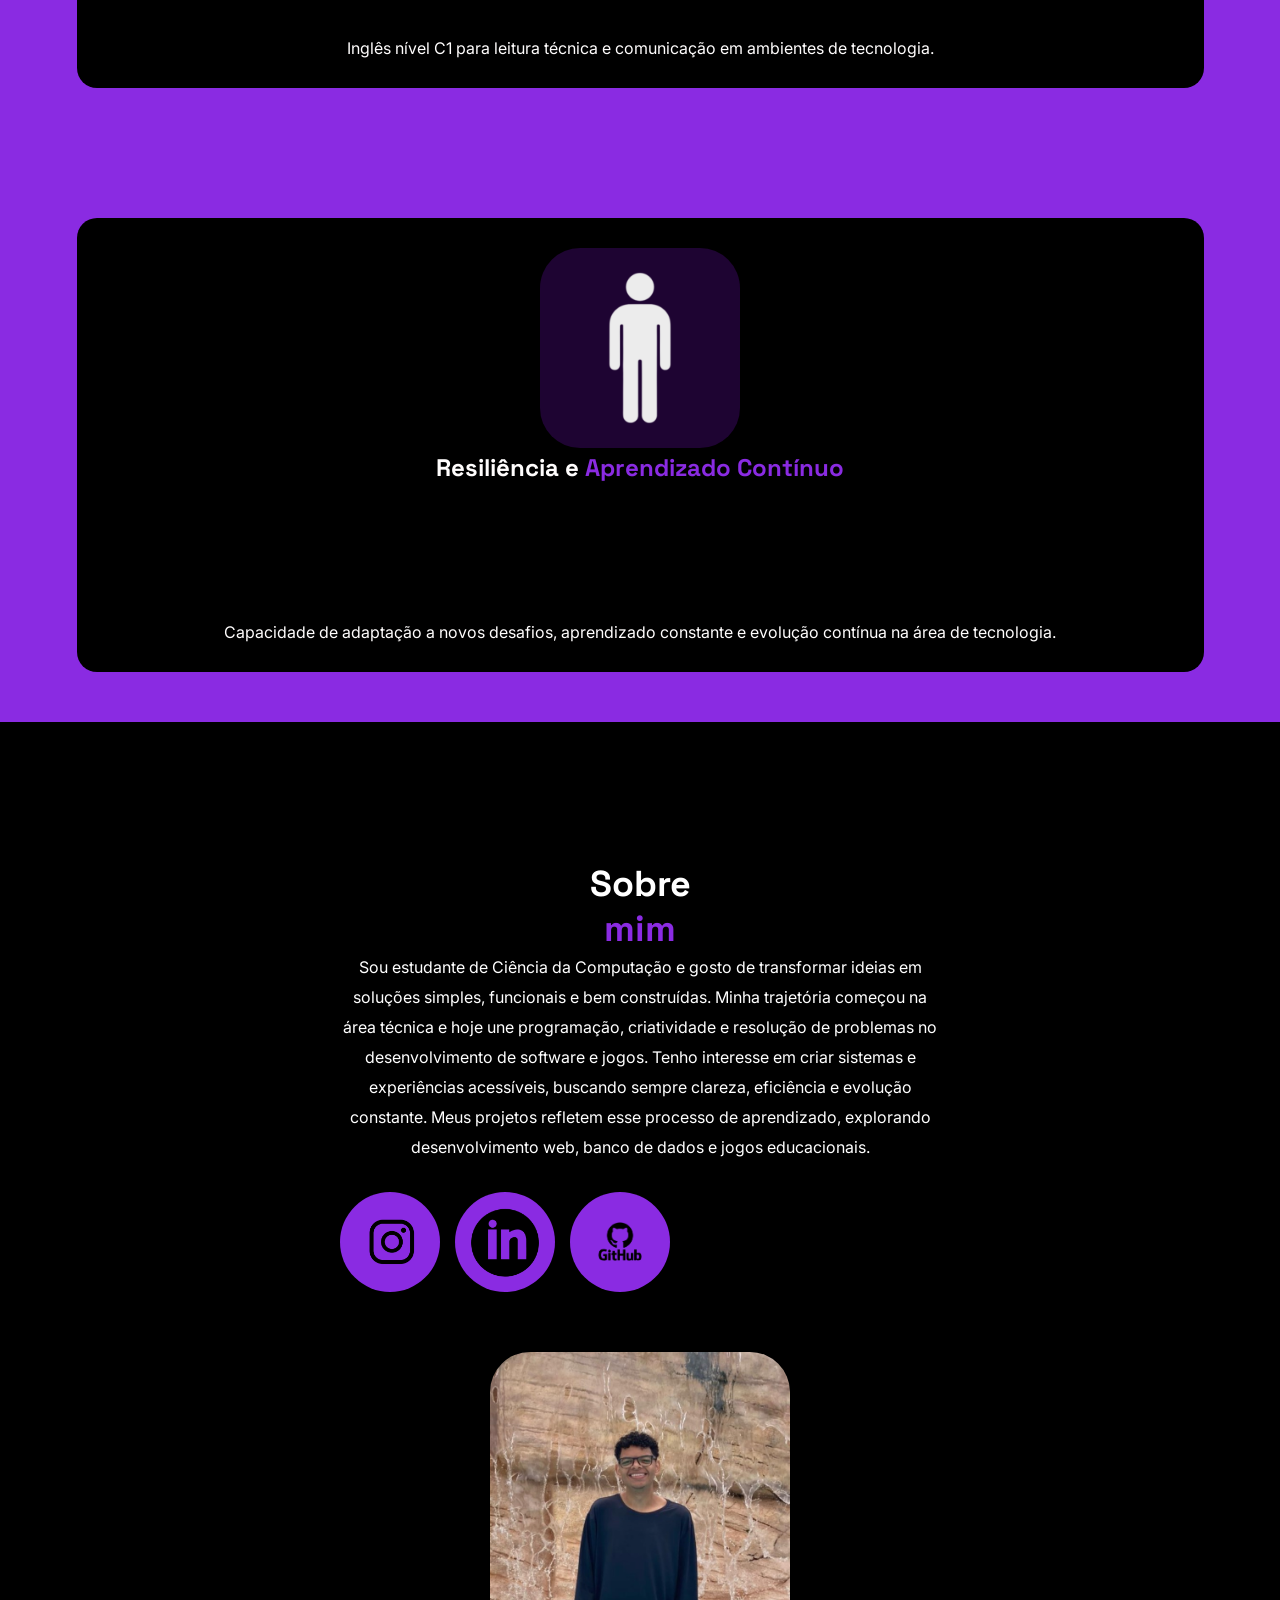
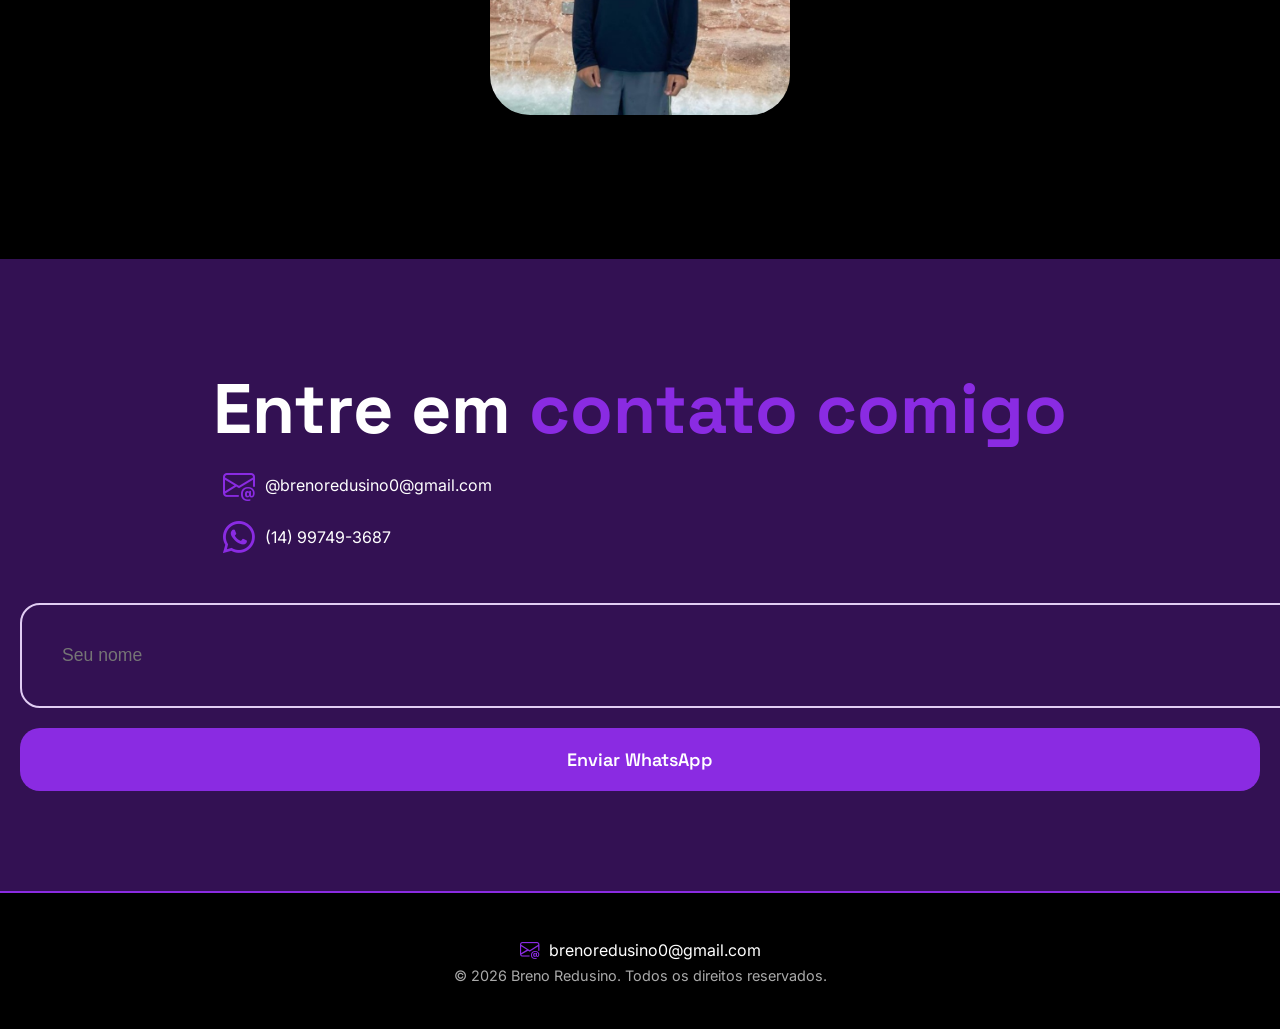
==== commit 4104d009: "resolvendo conflito" ====
--- a/index.html
+++ b/index.html
@@ -31,7 +31,10 @@
                             <li><a href="#projetos">Projetos</a></li>
                             <li><a href="#formacao">Formação</a></li>
                             <li><a href="#sobre-mim">Sobre mim</a></li>
+<<<<<<< HEAD
                             <li><a href="lab.html">Laboratorio</a></li>
+=======
+>>>>>>> 2387ec638c411e2502aa5cbdfa0607dc237bd5d4
                         </ul>
                     </nav>
 
--- a/estilo.css
+++ b/estilo.css
@@ -1,7 +1,12 @@
 *{ /* Configurações Gerais */
     margin: 0;
     padding: 0;
+<<<<<<< HEAD
     box-sizing: border-box;    
+=======
+    box-sizing: border-box;
+    
+>>>>>>> 2387ec638c411e2502aa5cbdfa0607dc237bd5d4
 }
 
 html {
@@ -496,6 +501,7 @@
     font-size: 0.9rem;
     color: #aaa;
 }
+<<<<<<< HEAD
 
 header > .opcoesIniciais{
     display:flex;
@@ -503,3 +509,5 @@
     justify-content:space-between;
     gap:40px;
 }
+=======
+>>>>>>> 2387ec638c411e2502aa5cbdfa0607dc237bd5d4
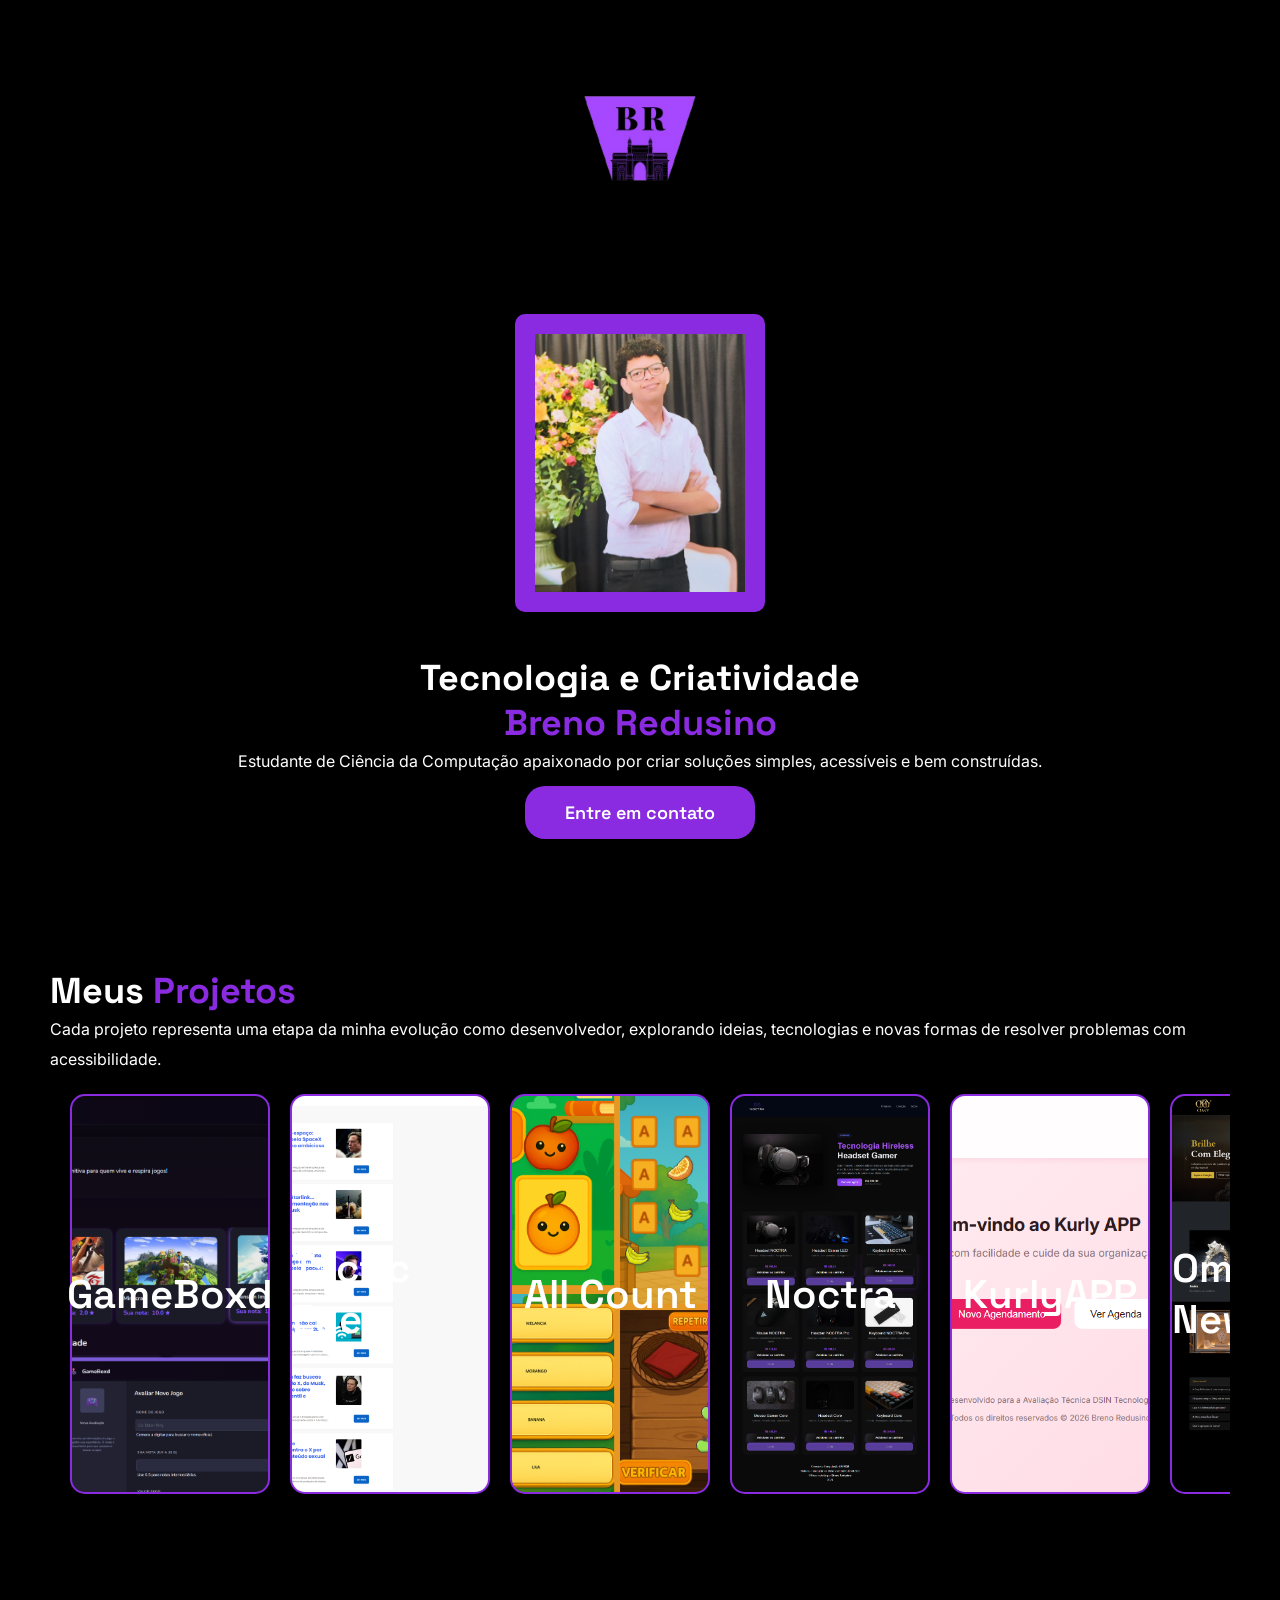
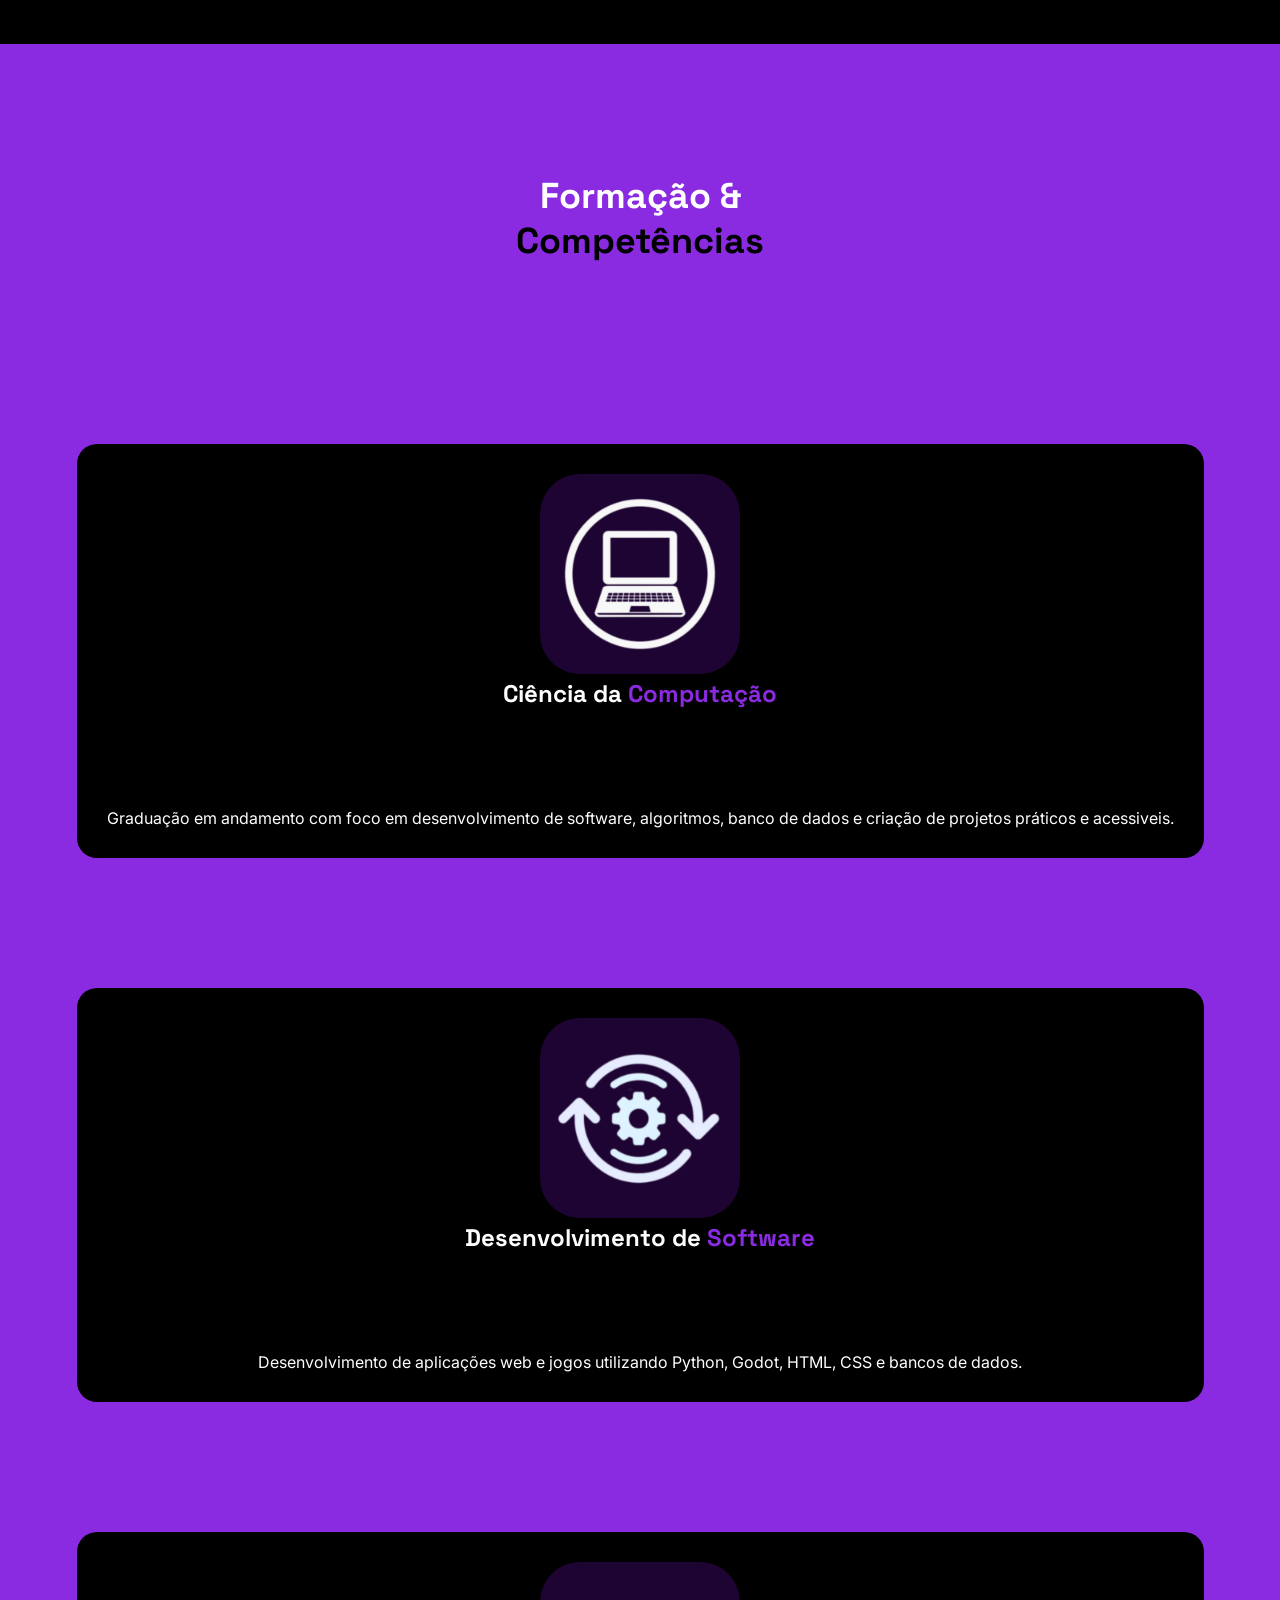
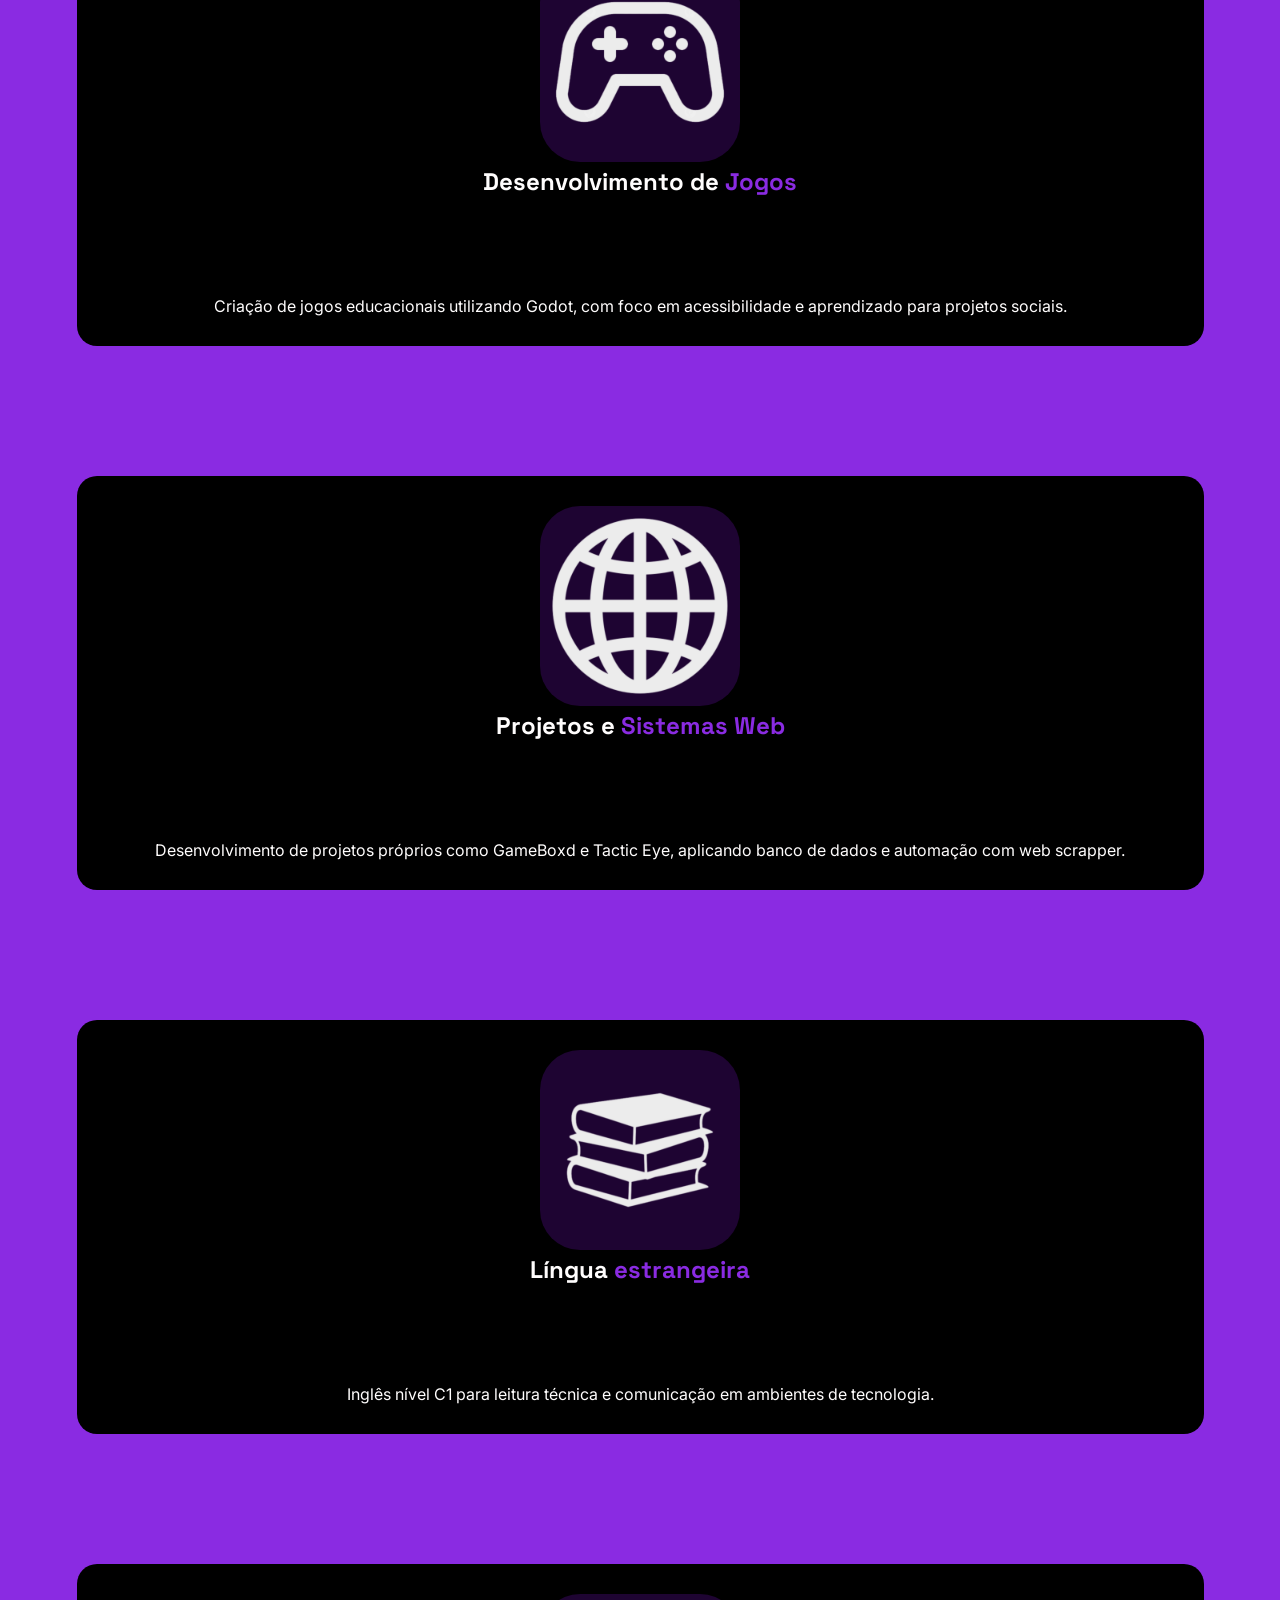
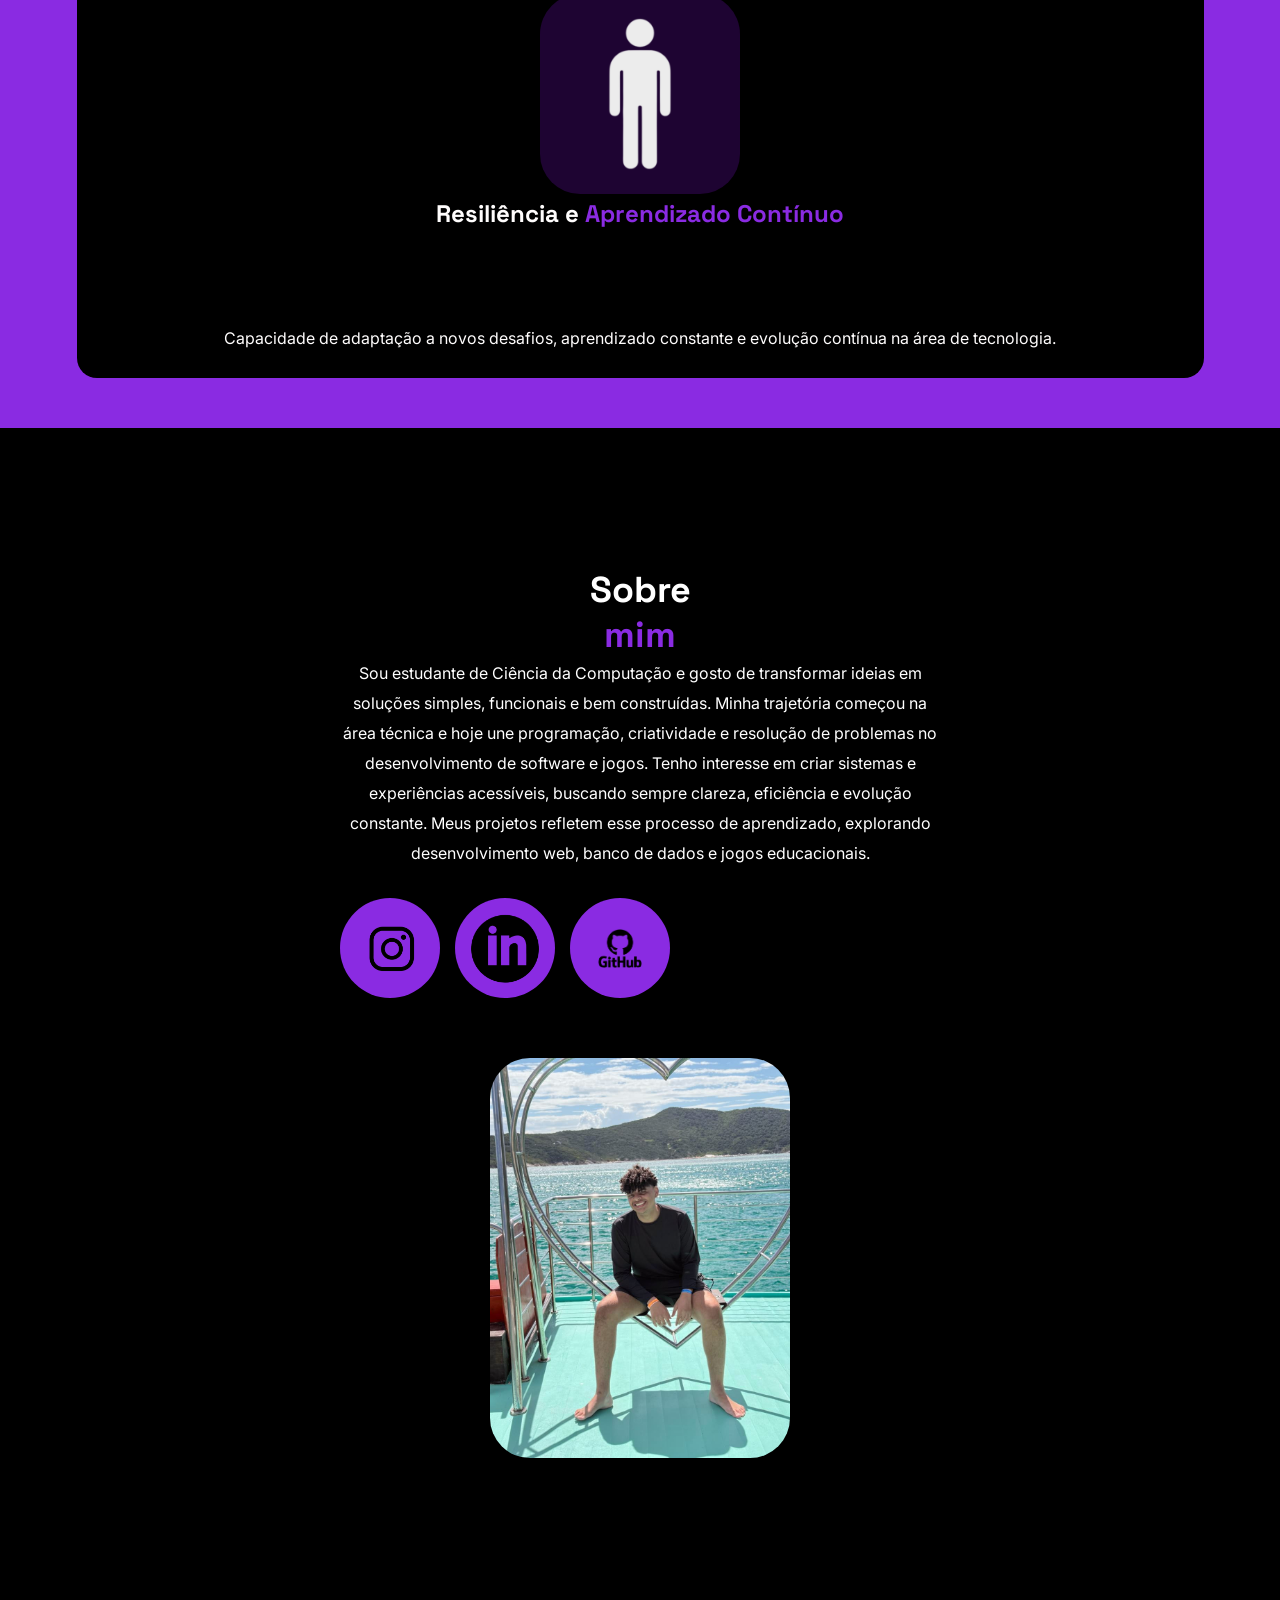
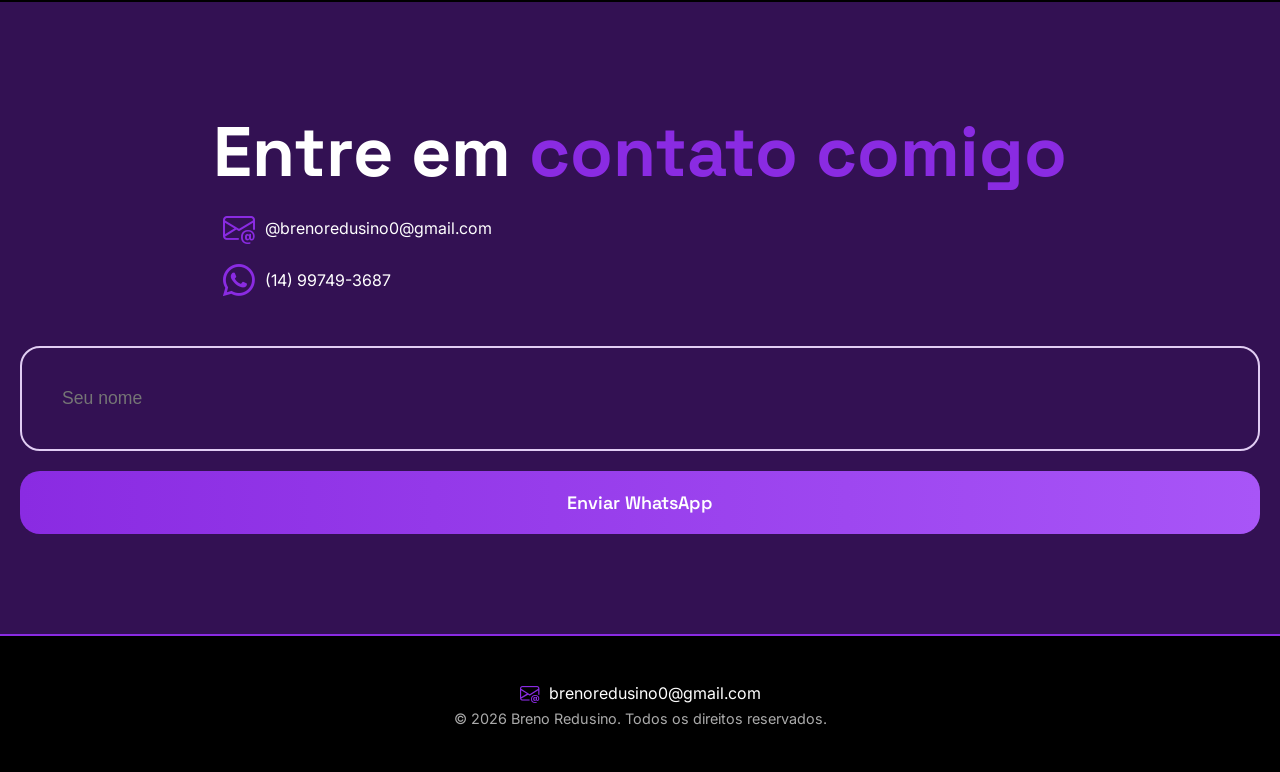
==== commit 2ee91b81: "Atualizações de projetos" ====
--- a/index.html
+++ b/index.html
@@ -31,10 +31,7 @@
                             <li><a href="#projetos">Projetos</a></li>
                             <li><a href="#formacao">Formação</a></li>
                             <li><a href="#sobre-mim">Sobre mim</a></li>
-<<<<<<< HEAD
                             <li><a href="lab.html">Laboratorio</a></li>
-=======
->>>>>>> 2387ec638c411e2502aa5cbdfa0607dc237bd5d4
                         </ul>
                     </nav>
 
@@ -89,6 +86,25 @@
                                         <div class="info-projeto">All Count</div>
                                     </article>
                                 </a>
+                                
+                                <a href="https://www.youtube.com/shorts/6MlwP1mmOAY" target="_blank">
+                                    <article class="caixa-projetos noctra">
+                                        <div class="info-projeto">Noctra</div>
+                                    </article>
+                                </a>
+                                
+                                <a href="https://www.youtube.com/shorts/6MlwP1mmOAY" target="_blank">
+                                    <article class="caixa-projetos kurly">
+                                        <div class="info-projeto">KurlyAPP</div>
+                                    </article>
+                                </a>
+                                
+                                <a href="https://www.youtube.com/shorts/6MlwP1mmOAY" target="_blank">
+                                    <article class="caixa-projetos omy-newface">
+                                        <div class="info-projeto">Omy Newface</div>
+                                    </article>
+                                </a>
+
                             </div>
                      
                         </div>
@@ -226,4 +242,4 @@
             </footer>
 
     </body>
-</html>+</html>
--- a/estilo.css
+++ b/estilo.css
@@ -1,12 +1,8 @@
 *{ /* Configurações Gerais */
     margin: 0;
     padding: 0;
-<<<<<<< HEAD
     box-sizing: border-box;    
-=======
     box-sizing: border-box;
-    
->>>>>>> 2387ec638c411e2502aa5cbdfa0607dc237bd5d4
 }
 
 html {
@@ -225,6 +221,18 @@
     background-image:url(projetos/All\ Count.png);
     cursor: pointer;
 }
+.projetos-container .noctra{
+    background-image:url(projetos/Noctra.png);
+    cursor: pointer;
+}
+.projetos-container .kurly{
+    background-image:url(projetos/Kurly.png);
+    cursor: pointer;
+}
+.projetos-container .omy-newface{
+    background-image:url(projetos/Omy.png);
+    cursor: pointer;
+}
 
 .projetos-container .caixa-projetos .info-projeto{
     position: absolute;
@@ -438,18 +446,17 @@
 }
 
 .botao-enviar{
-    padding: 30px 43%;
+    width: 100%;
+    padding: 20px;
     font-size: 18px;
     border: 0;
     border-radius: 20px;
     font-weight: 600;
-    background-color: #8a2be2;
+    background: linear-gradient(90deg, #8a2be2, #a855f7);
     color: white;
     cursor: pointer;
     margin-top: 10px;
     font-family: var(--titulos);
-    justify-content: center;
-    align-items: center;
 }
 
 .botao-enviar:hover{
@@ -501,7 +508,6 @@
     font-size: 0.9rem;
     color: #aaa;
 }
-<<<<<<< HEAD
 
 header > .opcoesIniciais{
     display:flex;
@@ -509,5 +515,4 @@
     justify-content:space-between;
     gap:40px;
 }
-=======
->>>>>>> 2387ec638c411e2502aa5cbdfa0607dc237bd5d4
+
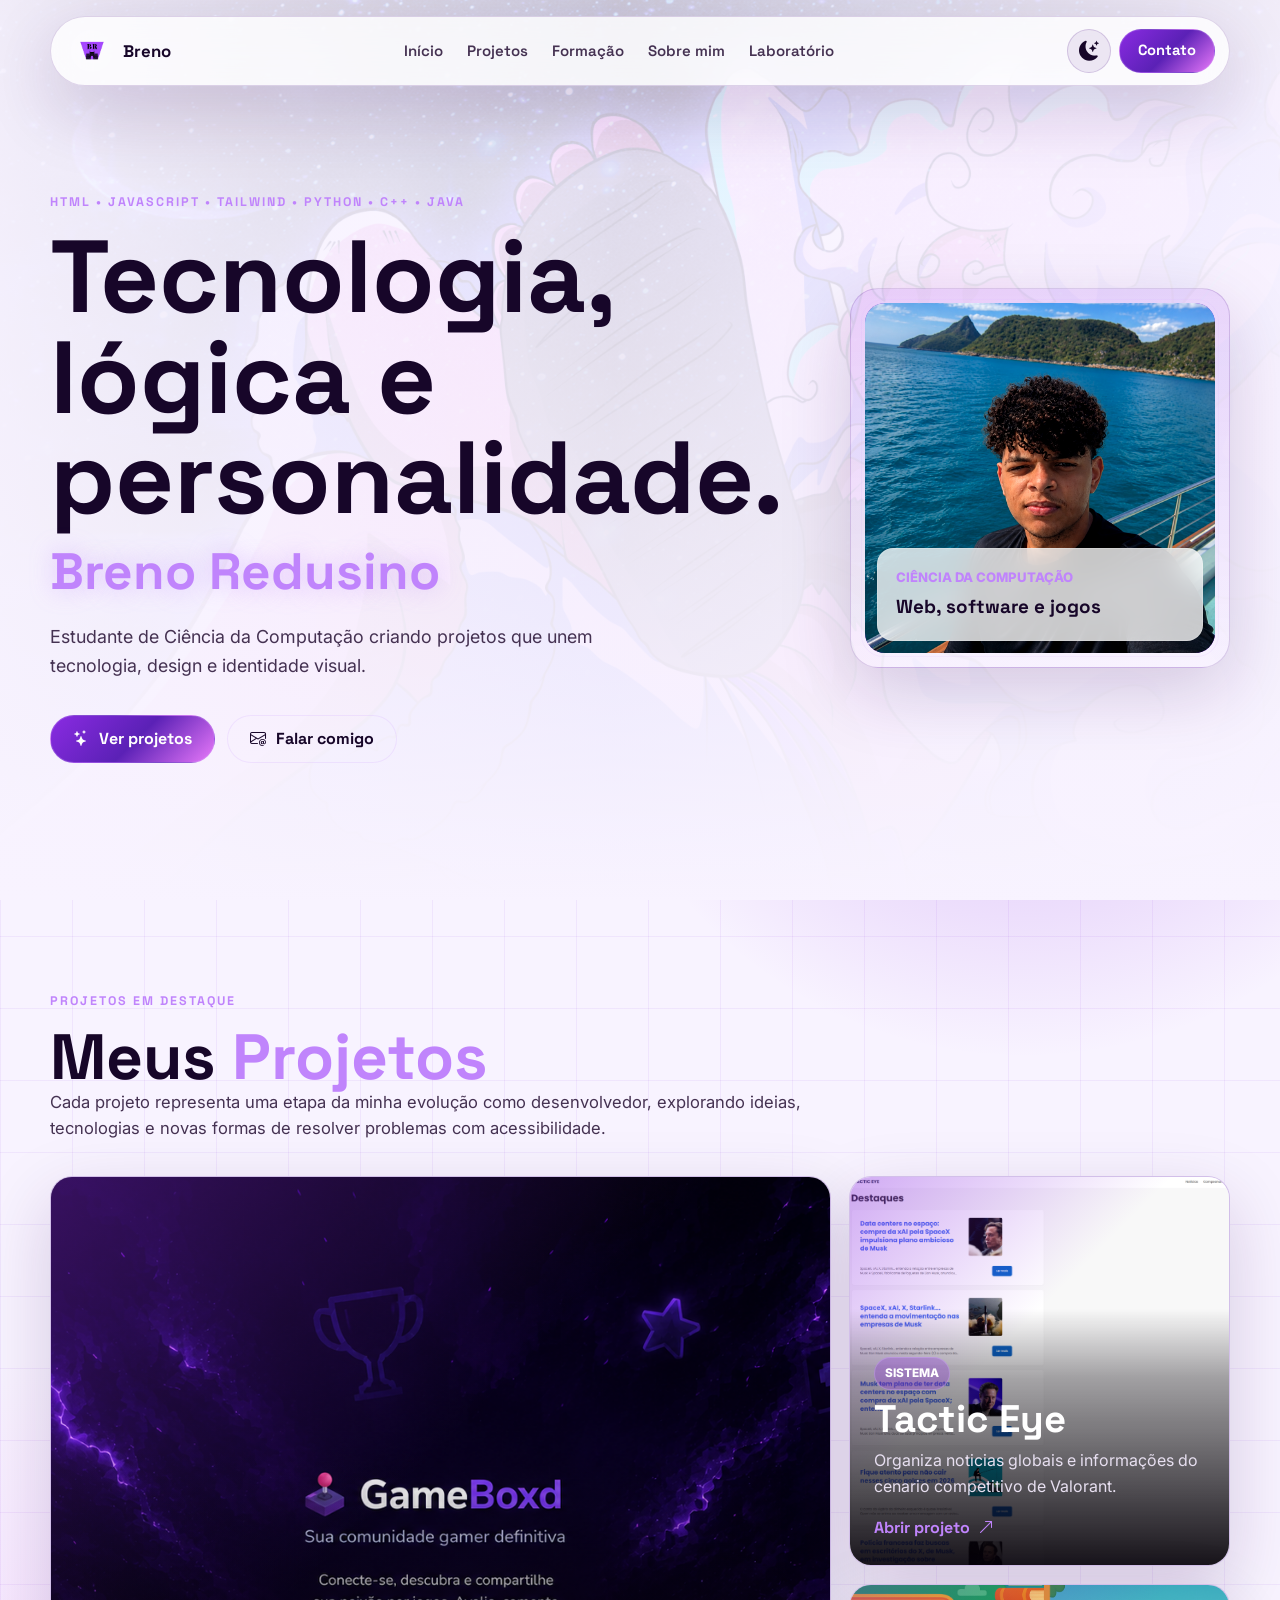
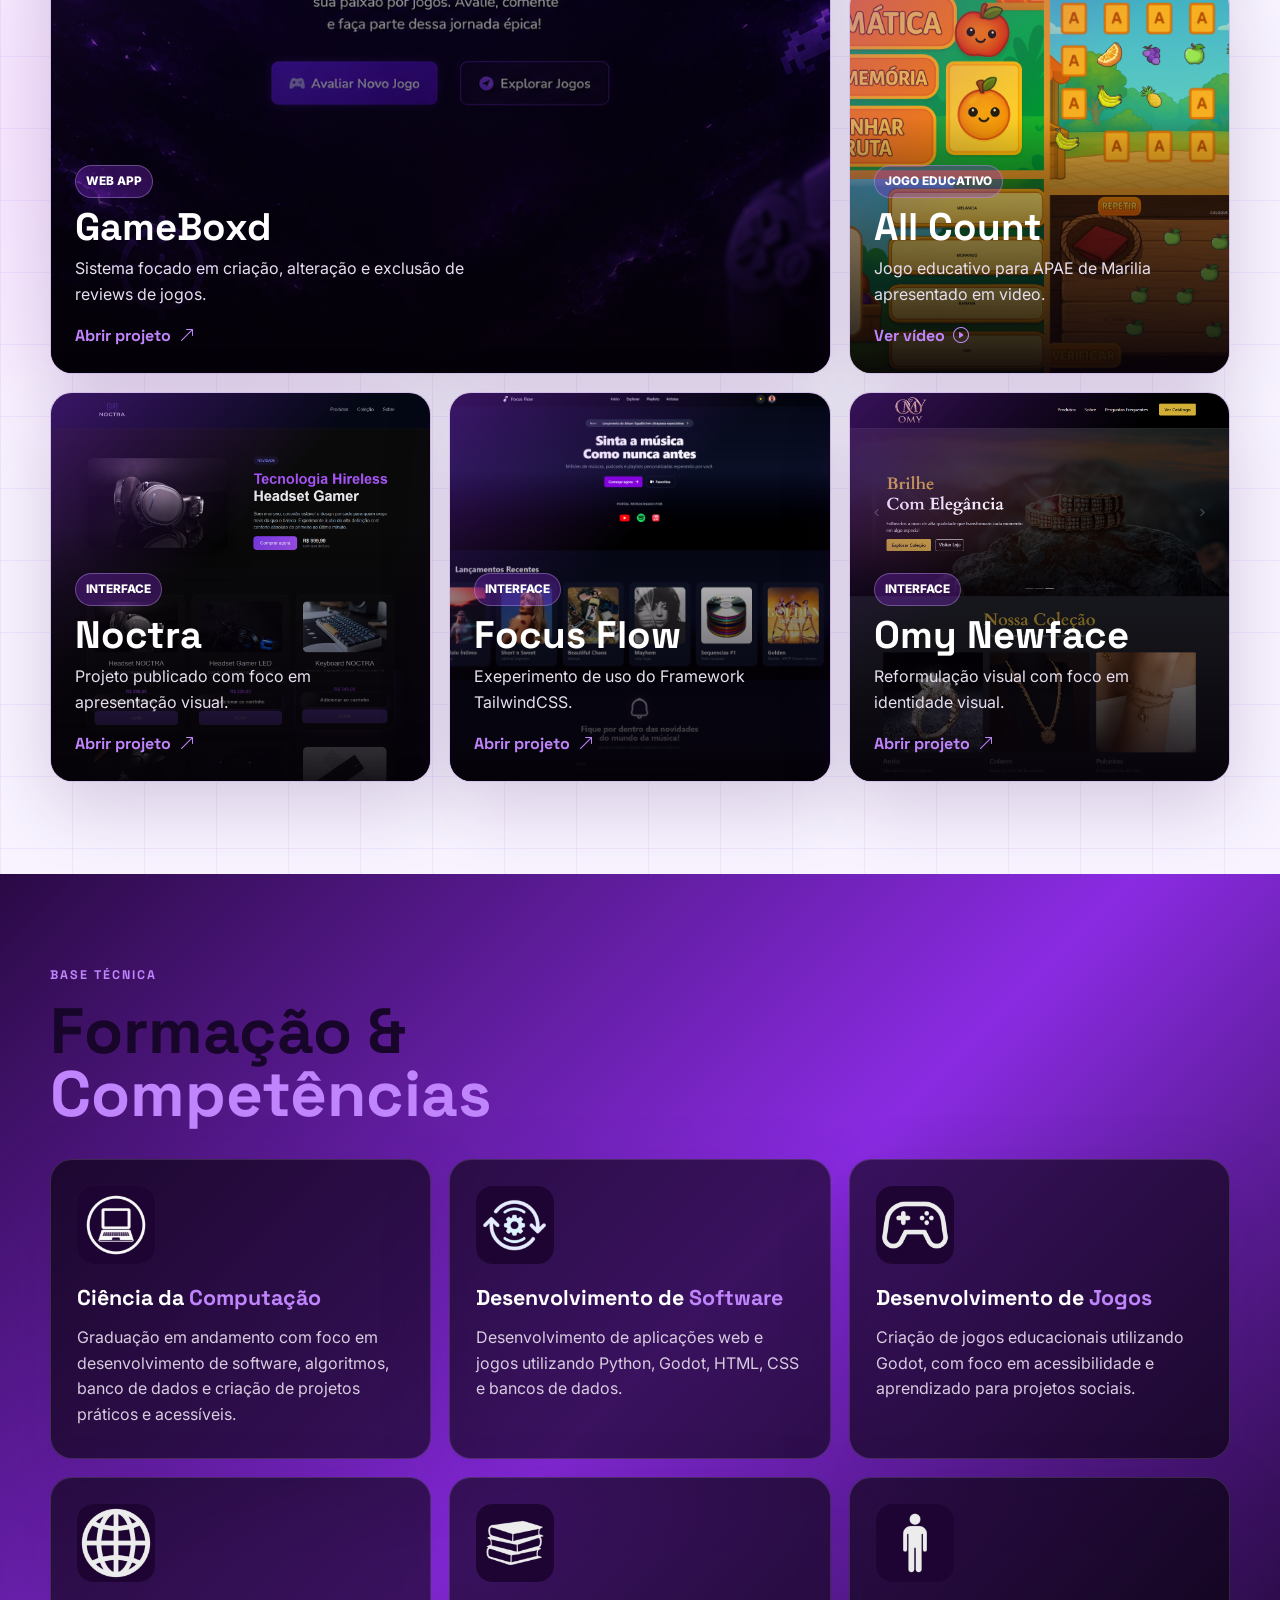
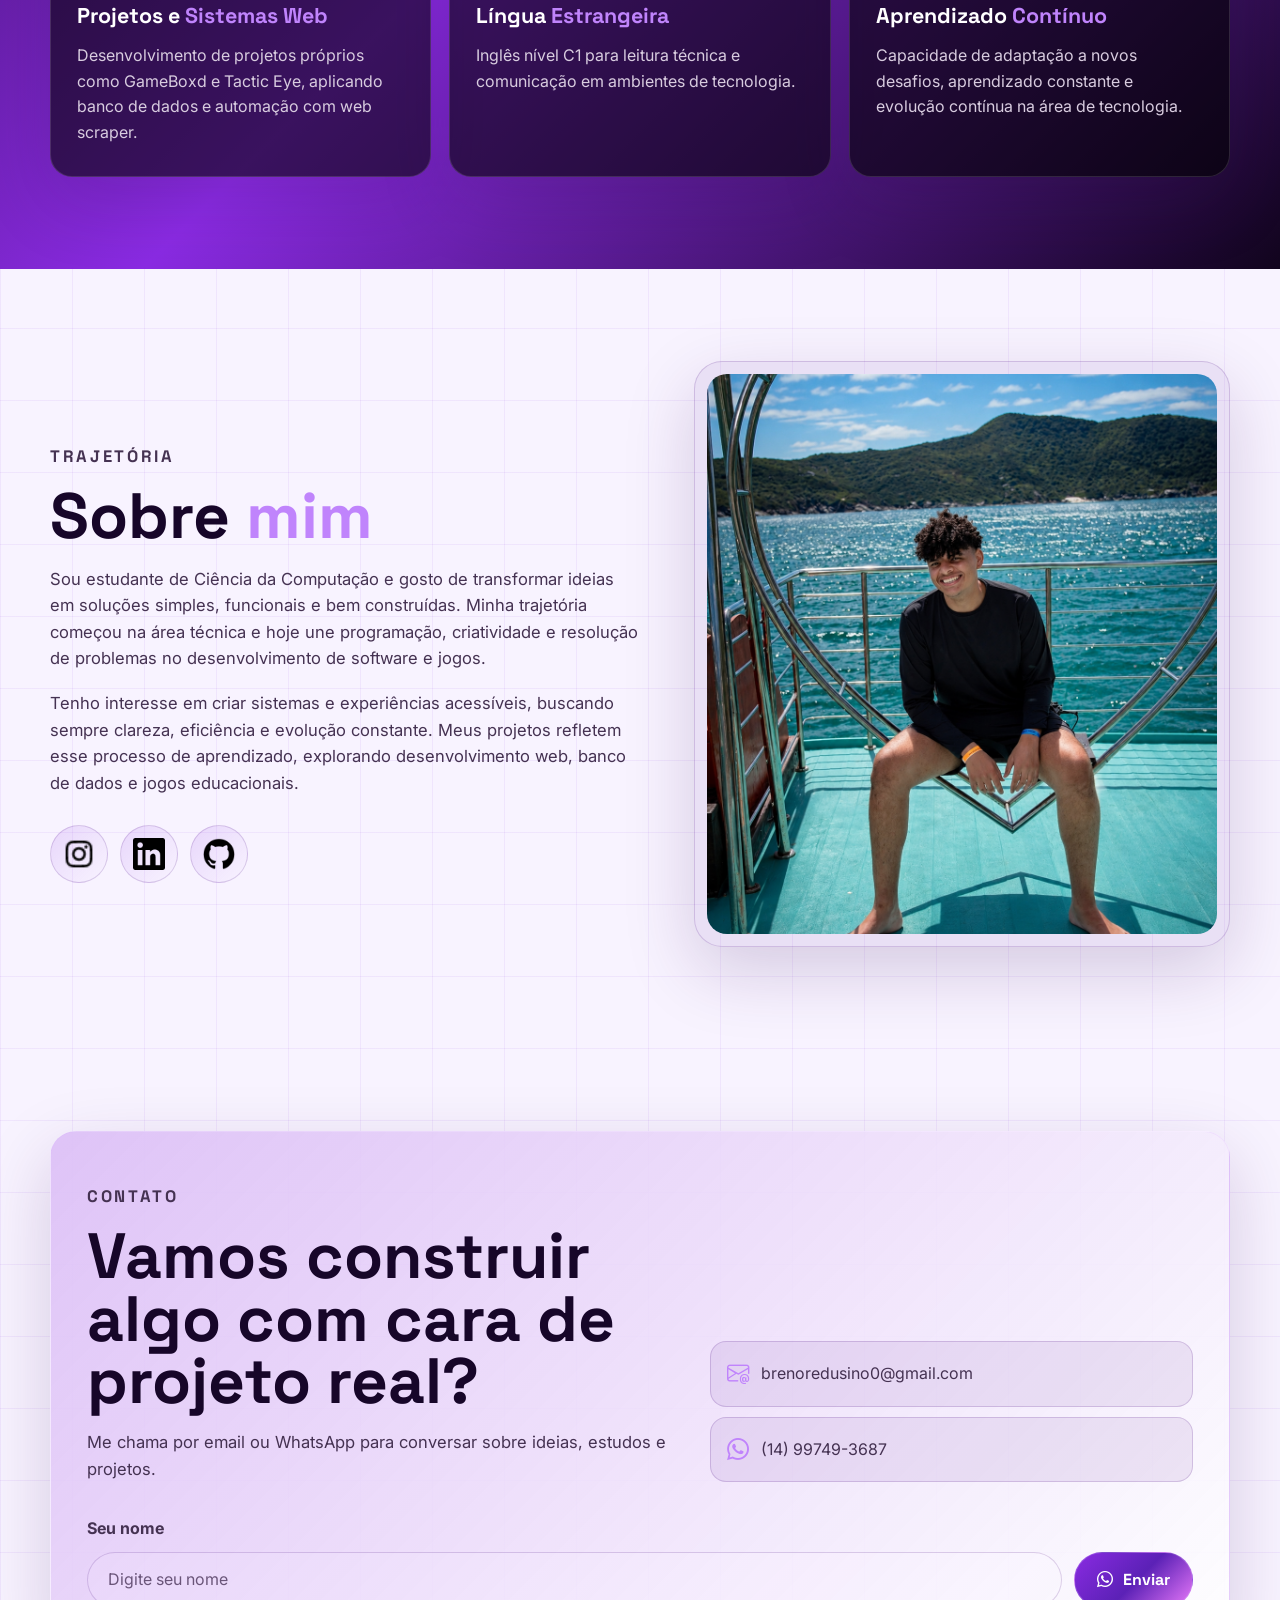
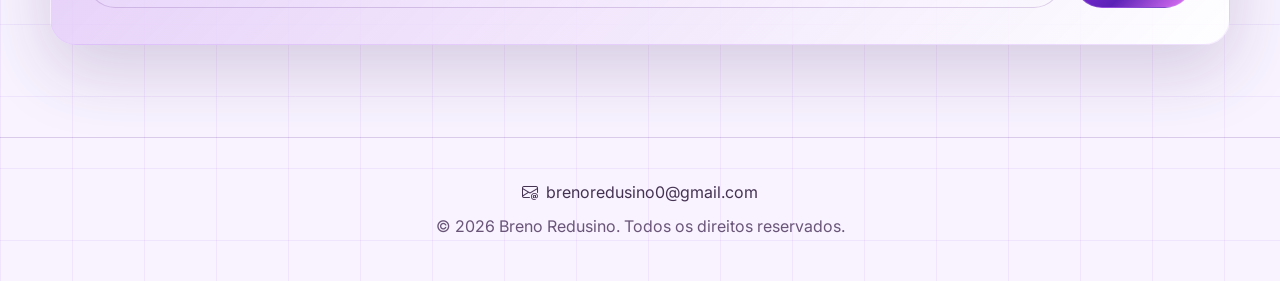
==== commit 276bea80: "feat: redesign portfolio interface and structure" ====
--- a/index.html
+++ b/index.html
@@ -1,245 +1,272 @@
 <!DOCTYPE html>
 <html lang="pt-br">
-    <head>
-        <meta charset="UTF-8">
-        <meta name="viewport" content="width=device-width, initial-scale=1.0">
-        <link rel="stylesheet" href="estilo.css">
-        <link rel="stylesheet" href="responsiva.css">
-        <!-- MINHAS FONTES PARA TEXTOS -->
-        <link rel="preconnect" href="https://fonts.googleapis.com">
-        <link rel="preconnect" href="https://fonts.gstatic.com" crossorigin>
-        <link href="https://fonts.googleapis.com/css2?family=Inter:ital,opsz,wght@0,14..32,100..900;1,14..32,100..900&family=Space+Grotesk:wght@300..700&display=swap" rel="stylesheet">
-        <!--  -->
-        <link rel="stylesheet" href="https://cdn.jsdelivr.net/npm/bootstrap-icons@1.11.3/font/bootstrap-icons.min.css">
-        <title>
-            Breno's Portifolio
-        </title>
-    </head>
-    
-    <body>
-            <header id="cabecalhoInicial">
-                <div class="opcoesIniciais">
-                    <div class="icon">
-                        <a href="#"> <!-- Sempre href direciona -->
-                            <img src="fotos\logo.png" alt="Logo do Breno">
+<head>
+    <meta charset="UTF-8">
+    <meta name="viewport" content="width=device-width, initial-scale=1.0">
+    <meta name="description" content="Portf&oacute;lio de Breno Redusino, estudante de Ci&ecirc;ncia da Computa&ccedil;&atilde;o e desenvolvedor de projetos web, software e jogos.">
+    <link rel="preconnect" href="https://fonts.googleapis.com">
+    <link rel="preconnect" href="https://fonts.gstatic.com" crossorigin>
+    <link href="https://fonts.googleapis.com/css2?family=Inter:wght@400;500;600;700;800&family=Space+Grotesk:wght@500;600;700&display=swap" rel="stylesheet">
+    <link rel="stylesheet" href="https://cdn.jsdelivr.net/npm/bootstrap-icons@1.11.3/font/bootstrap-icons.min.css">
+    <link rel="stylesheet" href="assets/css/pages/home.css">
+    <title>Breno Redusino | Portf&oacute;lio</title>
+</head>
+
+<body>
+    <header class="site-header" id="topo">
+        <a class="brand" href="#inicial" aria-label="Ir para o in&iacute;cio">
+            <img src="assets/images/fotos/logo.png" alt="Logo do Breno">
+            <span>Breno</span>
+        </a>
+
+        <nav class="desktop-nav" aria-label="Menu principal">
+            <a href="#inicial">In&iacute;cio</a>
+            <a href="#projetos">Projetos</a>
+            <a href="#formacao">Forma&ccedil;&atilde;o</a>
+            <a href="#sobre-mim">Sobre mim</a>
+            <a href="pages/lab.html">Laborat&oacute;rio</a>
+        </nav>
+
+        <div class="header-actions">
+            <button class="icon-button" id="theme-toggle" type="button" aria-label="Alternar tema">
+                <i class="bi bi-sun-fill theme-icon-light"></i>
+                <i class="bi bi-moon-stars-fill theme-icon-dark"></i>
+            </button>
+            <a class="button button-compact" href="#contato">Contato</a>
+            <button class="icon-button mobile-trigger" id="mobile-menu-button" type="button" aria-label="Abrir menu" aria-expanded="false" aria-controls="mobile-menu">
+                <i class="bi bi-list"></i>
+            </button>
+        </div>
+
+        <nav class="mobile-nav" id="mobile-menu" aria-label="Menu mobile">
+            <a href="#inicial">In&iacute;cio</a>
+            <a href="#projetos">Projetos</a>
+            <a href="#formacao">Forma&ccedil;&atilde;o</a>
+            <a href="#sobre-mim">Sobre mim</a>
+            <a href="pages/lab.html">Laborat&oacute;rio</a>
+            <a href="#contato">Contato</a>
+        </nav>
+    </header>
+
+    <main>
+        <section class="hero section-shell" id="inicial">
+            <div class="hero-backdrop" aria-hidden="true"></div>
+            <div class="hero-content">
+                <div class="hero-copy">
+                    <p class="eyebrow">HTML • JavaScript • Tailwind • Python • C++ • Java</p>
+                    <h1>Tecnologia, lógica e personalidade.</h1>
+                    <p class="hero-name">Breno Redusino</p>
+                    <p class="hero-description">
+                        Estudante de Ciência da Computação criando projetos que unem tecnologia, design e identidade visual.
+                    <div class="hero-actions">
+                        <a class="button" href="#projetos">
+                            <i class="bi bi-stars"></i>
+                            Ver projetos
                         </a>
-                    </div>
-
-                    <nav class="menu-pc">
-                        <ul>
-                            <li><a href="#inicial">Inicio</a></li>
-                            <li><a href="#projetos">Projetos</a></li>
-                            <li><a href="#formacao">Formação</a></li>
-                            <li><a href="#sobre-mim">Sobre mim</a></li>
-                            <li><a href="lab.html">Laboratorio</a></li>
-                        </ul>
-                    </nav>
-
-                    <div class="botao-contato">
-                        <a href="#contato">
-                            <button>Contato</button>
+                        <a class="button button-ghost" href="mailto:brenoredusino0@gmail.com">
+                            <i class="bi bi-envelope-at"></i>
+                            Falar comigo
                         </a>
                     </div>
                 </div>
-            </header>
-
-            <main>
-                
-                <section class="inicial" id="inicial">
-                    <div class="opcoesIniciais">
-                        <div class="fotoEsquerda">
-                            <img src="fotos\breno.jpg" alt="">
-                        </div>
-                        <div class="texto-inicial">
-                            <h1>Tecnologia e Criatividade <span>Breno Redusino</span></h1>
-                            <p>Estudante de Ciência da Computação apaixonado por criar soluções simples, acessíveis e bem construídas.</p>
-                            <div class="botao-contato">
-                                <a href="mailto:brenoredusino0@gmail.com">
-                                    <button>Entre em contato</button>
-                                </a>
-                            </div>
-                        </div>
-                    </div>
-                </section>
-
-                <section class="projetos" id="projetos">
-                    <section class="interface">
-                        <div class="texto-inicial">
-                            <h1 class="texto-inicial">Meus <span>Projetos</span></h1>
-                            <p>Cada projeto representa uma etapa da minha evolução como desenvolvedor, explorando ideias, tecnologias e novas formas de resolver problemas com acessibilidade.</p>
-
-                           <div class="projetos-container">
-                                <a href="https://gameboxd.online" target="_blank">
-                                    <article class="caixa-projetos gameboxd">
-                                        <div class="info-projeto">GameBoxd</div>                        
-                                    </article>
-                                </a>
-                                
-                                <a href="https://tactic-eye.onrender.com/" target="_blank">
-                                    <article class="caixa-projetos tactic-eye">
-                                        <div class="info-projeto">Tactic Eye</div>
-                                    </article>
-                                </a>
-                                
-                                <a href="https://www.youtube.com/shorts/6MlwP1mmOAY" target="_blank">
-                                    <article class="caixa-projetos all-count">
-                                        <div class="info-projeto">All Count</div>
-                                    </article>
-                                </a>
-                                
-                                <a href="https://www.youtube.com/shorts/6MlwP1mmOAY" target="_blank">
-                                    <article class="caixa-projetos noctra">
-                                        <div class="info-projeto">Noctra</div>
-                                    </article>
-                                </a>
-                                
-                                <a href="https://www.youtube.com/shorts/6MlwP1mmOAY" target="_blank">
-                                    <article class="caixa-projetos kurly">
-                                        <div class="info-projeto">KurlyAPP</div>
-                                    </article>
-                                </a>
-                                
-                                <a href="https://www.youtube.com/shorts/6MlwP1mmOAY" target="_blank">
-                                    <article class="caixa-projetos omy-newface">
-                                        <div class="info-projeto">Omy Newface</div>
-                                    </article>
-                                </a>
-
-                            </div>
-                     
-                        </div>
-                    </section>
-                </section>
-
-                <section class="formacao" id="formacao">
-                    <div class="interface">
-                        <div class="texto-inicial">
-                            <h1 class="texto-inicial">Formação & <span>Competências</span></h1>
-                        </div>
-                        <article>
-                            <div class="caixa-formacao">
-                                <div class="habilidades">
-                                    <img src="fotos\BCC.png" alt="">
-                                    <h2>Ciência da <span>Computação</span></h2>
-                                </div>
-                                <p>Graduação em andamento com foco em desenvolvimento de software, algoritmos, banco de dados e criação de projetos práticos e acessiveis.</p>
-                            </div>
-                            
-                            <div class="caixa-formacao">
-                                <div class="habilidades">
-                                    <img src="fotos\Software.png" alt="">
-                                    <h2>Desenvolvimento de <span>Software</span></h2>
-                                </div>
-                                <p>Desenvolvimento de aplicações web e jogos utilizando Python, Godot, HTML, CSS e bancos de dados.</p>
-                            </div>
-                            
-                            <div class="caixa-formacao">
-                                <div class="habilidades">
-                                    <img src="fotos\Games.png" alt="">
-                                    <h2>Desenvolvimento de <span>Jogos</span></h2>
-                                </div>
-                                <p>Criação de jogos educacionais utilizando Godot, com foco em acessibilidade e aprendizado para projetos sociais.</p>
-                            </div>
-                            
-                            <div class="caixa-formacao">
-                                <div class="habilidades">
-                                    <img src="fotos\Web.png" alt="">
-                                    <h2>Projetos e  <span>Sistemas Web</span></h2>
-                                </div>
-                                <p>Desenvolvimento de projetos próprios como GameBoxd e Tactic Eye, aplicando banco de dados e automação com web scrapper.</p>
-                            </div>
-                            
-                            <div class="caixa-formacao">
-                                <div class="habilidades">
-                                    <img src="fotos\Ingles.png" alt="">
-                                    <h2>Língua <span>estrangeira</span></h2>
-                                </div>
-                                <p>Inglês nível C1 para leitura técnica e comunicação em ambientes de tecnologia.</p>
-                            </div>
-                            
-                            <div class="caixa-formacao">
-                                <div class="habilidades">
-                                    <img src="fotos\Pessoa.png" alt="">
-                                    <h2>Resiliência e <span>Aprendizado Contínuo</span></h2>
-                                </div>
-                                <p>Capacidade de adaptação a novos desafios, aprendizado constante e evolução contínua na área de tecnologia.</p>
-                            </div>
-                    
-
-                        </article>
-                    </div>
-                </section>
-
-                <section class="sobre-mim" id="sobre-mim">
-                    <div class="interface">
-                        <div class="texto-sobre-mim">
-                            <div class="texto-inicial">
-                                <h1 class="texto-inicial">
-                                    Sobre <span>mim</span>
-                                </h1>
-                                <p>Sou estudante de Ciência da Computação e gosto de transformar ideias em soluções simples, funcionais e bem construídas. Minha trajetória começou na área técnica e hoje une programação, criatividade e resolução de problemas no desenvolvimento de software e jogos.
-Tenho interesse em criar sistemas e experiências acessíveis, buscando sempre clareza, eficiência e evolução constante. Meus projetos refletem esse processo de aprendizado, explorando desenvolvimento web, banco de dados e jogos educacionais.</p>
-                                <div class="botao-sociais">
-                                    <a href="https://www.instagram.com/thatsmebreno/" target="_blank">
-                                        <button class="insta">
-                                            <img src="fotos\instagram.png" alt="">
-                                        
-                                        </button>
-                                    </a>
-                                    <a href="https://www.linkedin.com/in/breno-redusino-a4150b2b8/"target="_blank">
-                                        <button class="linedin">
-                                            <img src="fotos\linedin.png" alt="">
-                                            
-                                        </button>
-                                    </a>
-                                    <a href="https://github.com/yBreno"target="_blank">
-                                        <button class="github">
-                                            <img src="fotos\git.png" alt="">
-                                            
-                                        </button>
-                                    </a>
-                                </div>
-                            </div>
-                            <div class="foto-sobre-mim">
-                                <img src="fotos\sobre_mim.jpg" alt="">
-                            </div>
-                        </div>
-                    </div>
-                </section>
-
-                <section class="contato" id="contato">
-                    <div class="interface">
-                        <div class="texto-contato">
-                            <h1 class="texto-inicial">Entre em <span>contato comigo</span></h1>
-                            <p><i class="bi bi-envelope-at"></i>@brenoredusino0@gmail.com</p>
-                            <p><i class="bi bi-whatsapp"></i>(14) 99749-3687</p>
-                        </div>
-
-                        <form action="#">
-                            <input type="text" placeholder="Seu nome">
-                            <a href="https://api.whatsapp.com/send?phone=5514997493687&text=Olá!%20Vi%20seu%20portfólio%20e%20gostaria%20de%20saber%20mais%20😀" target="_blank">
-                                <button type="button" class="botao-enviar">
-                                    Enviar WhatsApp
-                                </button>
-                            </a>
-                        </form>
-
-                    </div>
-                </section>
-
-            </main>
-            <footer>
-                <p class="email-footer">
-                    <i class="bi bi-envelope-at"></i>
+
+                <aside class="profile-panel" aria-label="Resumo de Breno">
+                    <div class="profile-photo-wrap">
+                        <img src="assets/images/projetos/breno.png" alt="Foto de Breno Redusino" class="profile-photo">
+                    </div>
+                    <div class="profile-meta">
+                        <span>Ci&ecirc;ncia da Computa&ccedil;&atilde;o</span>
+                        <strong>Web, software e jogos</strong>
+                    </div>
+                </aside>
+            </div>
+        </section>
+
+        <section class="projects section-shell" id="projetos">
+            <div class="section-heading">
+                <p class="eyebrow">Projetos em destaque</p>
+                <h2>Meus <span>Projetos</span></h2>
+                <p>Cada projeto representa uma etapa da minha evolu&ccedil;&atilde;o como desenvolvedor, explorando ideias, tecnologias e novas formas de resolver problemas com acessibilidade.</p>
+            </div>
+
+            <div class="project-grid">
+                <a class="project-card project-card-large" href="https://gameboxd.online" target="_blank" rel="noopener noreferrer">
+                    <img src="assets/images/projetos/GameBoxd.png" alt="Preview do projeto GameBoxd">
+                    <div class="project-overlay">
+                        <span class="project-tag">Web app</span>
+                        <h3>GameBoxd</h3>
+                        <p>Sistema focado em criação, alteração e exclusão de reviews de jogos.</p>
+                        <span class="project-link">Abrir projeto <i class="bi bi-arrow-up-right"></i></span>
+                    </div>
+                </a>
+
+                <a class="project-card" href="https://tactic-eye.onrender.com/" target="_blank" rel="noopener noreferrer">
+                    <img src="assets/images/projetos/TaticEye.png" alt="Preview do projeto Tactic Eye">
+                    <div class="project-overlay">
+                        <span class="project-tag">Sistema</span>
+                        <h3>Tactic Eye</h3>
+                        <p>Organiza noticias globais e informações do cenario competitivo de Valorant.</p>
+                        <span class="project-link">Abrir projeto <i class="bi bi-arrow-up-right"></i></span>
+                    </div>
+                </a>
+
+                <a class="project-card" href="https://www.youtube.com/shorts/6MlwP1mmOAY" target="_blank" rel="noopener noreferrer">
+                    <img src="assets/images/projetos/All Count.png" alt="Preview do projeto All Count">
+                    <div class="project-overlay">
+                        <span class="project-tag">Jogo Educativo</span>
+                        <h3>All Count</h3>
+                        <p>Jogo educativo para APAE de Marilia apresentado em video.</p>
+                        <span class="project-link">Ver v&iacute;deo <i class="bi bi-play-circle"></i></span>
+                    </div>
+                </a>
+
+                <a class="project-card" href="https://ybreno.github.io/NOCTRA/" target="_blank" rel="noopener noreferrer">
+                    <img src="assets/images/projetos/Noctra.png" alt="Preview do projeto Noctra">
+                    <div class="project-overlay">
+                        <span class="project-tag">Interface</span>
+                        <h3>Noctra</h3>
+                        <p>Projeto publicado com foco em apresenta&ccedil;&atilde;o visual.</p>
+                        <span class="project-link">Abrir projeto <i class="bi bi-arrow-up-right"></i></span>
+                    </div>
+                </a>
+
+                <a class="project-card" href="https://ybreno.github.io/Focus-Flow/" target="_blank" rel="noopener noreferrer">
+                    <img src="assets/images/projetos/FocusFlow.png" alt="Preview do projeto FocusFlow">
+                    <div class="project-overlay">
+                        <span class="project-tag">Interface</span>
+                        <h3>Focus Flow</h3>
+                        <p>Exeperimento de uso do Framework TailwindCSS.</p>
+                        <span class="project-link">Abrir projeto <i class="bi bi-arrow-up-right"></i></span>
+                    </div>
+                </a>
+
+                <a class="project-card" href="https://ybreno.github.io/Omy-newface/" target="_blank" rel="noopener noreferrer">
+                    <img src="assets/images/projetos/Omy.png" alt="Preview do projeto Omy Newface">
+                    <div class="project-overlay">
+                        <span class="project-tag">Interface</span>
+                        <h3>Omy Newface</h3>
+                        <p>Reformulação visual com foco em identidade visual.</p>
+                        <span class="project-link">Abrir projeto <i class="bi bi-arrow-up-right"></i></span>
+                    </div>
+                </a>
+            </div>
+        </section>
+
+        <section class="skills section-shell" id="formacao">
+            <div class="section-heading">
+                <p class="eyebrow">Base t&eacute;cnica</p>
+                <h2>Forma&ccedil;&atilde;o & <span>Compet&ecirc;ncias</span></h2>
+            </div>
+
+            <div class="skill-grid">
+                <article class="skill-card">
+                    <img src="assets/images/fotos/BCC.png" alt="">
+                    <h3>Ci&ecirc;ncia da <span>Computa&ccedil;&atilde;o</span></h3>
+                    <p>Gradua&ccedil;&atilde;o em andamento com foco em desenvolvimento de software, algoritmos, banco de dados e cria&ccedil;&atilde;o de projetos pr&aacute;ticos e acess&iacute;veis.</p>
+                </article>
+
+                <article class="skill-card">
+                    <img src="assets/images/fotos/Software.png" alt="">
+                    <h3>Desenvolvimento de <span>Software</span></h3>
+                    <p>Desenvolvimento de aplica&ccedil;&otilde;es web e jogos utilizando Python, Godot, HTML, CSS e bancos de dados.</p>
+                </article>
+
+                <article class="skill-card">
+                    <img src="assets/images/fotos/Games.png" alt="">
+                    <h3>Desenvolvimento de <span>Jogos</span></h3>
+                    <p>Cria&ccedil;&atilde;o de jogos educacionais utilizando Godot, com foco em acessibilidade e aprendizado para projetos sociais.</p>
+                </article>
+
+                <article class="skill-card">
+                    <img src="assets/images/fotos/Web.png" alt="">
+                    <h3>Projetos e <span>Sistemas Web</span></h3>
+                    <p>Desenvolvimento de projetos pr&oacute;prios como GameBoxd e Tactic Eye, aplicando banco de dados e automa&ccedil;&atilde;o com web scraper.</p>
+                </article>
+
+                <article class="skill-card">
+                    <img src="assets/images/fotos/Ingles.png" alt="">
+                    <h3>L&iacute;ngua <span>Estrangeira</span></h3>
+                    <p>Ingl&ecirc;s n&iacute;vel C1 para leitura t&eacute;cnica e comunica&ccedil;&atilde;o em ambientes de tecnologia.</p>
+                </article>
+
+                <article class="skill-card">
+                    <img src="assets/images/fotos/Pessoa.png" alt="">
+                    <h3>Aprendizado <span>Cont&iacute;nuo</span></h3>
+                    <p>Capacidade de adapta&ccedil;&atilde;o a novos desafios, aprendizado constante e evolu&ccedil;&atilde;o cont&iacute;nua na &aacute;rea de tecnologia.</p>
+                </article>
+            </div>
+        </section>
+
+        <section class="about section-shell" id="sobre-mim">
+            <div class="about-copy">
+                <p class="eyebrow">Trajet&oacute;ria</p>
+                <h2>Sobre <span>mim</span></h2>
+                <p>
+                    Sou estudante de Ci&ecirc;ncia da Computa&ccedil;&atilde;o e gosto de transformar ideias em solu&ccedil;&otilde;es simples, funcionais e bem constru&iacute;das. Minha trajet&oacute;ria come&ccedil;ou na &aacute;rea t&eacute;cnica e hoje une programa&ccedil;&atilde;o, criatividade e resolu&ccedil;&atilde;o de problemas no desenvolvimento de software e jogos.
+                </p>
+                <p>
+                    Tenho interesse em criar sistemas e experi&ecirc;ncias acess&iacute;veis, buscando sempre clareza, efici&ecirc;ncia e evolu&ccedil;&atilde;o constante. Meus projetos refletem esse processo de aprendizado, explorando desenvolvimento web, banco de dados e jogos educacionais.
+                </p>
+
+                <div class="social-links">
+                    <a href="https://www.instagram.com/thatsmebreno/" target="_blank" rel="noopener noreferrer" aria-label="Instagram de Breno">
+                        <img id="insta_icon" src="assets/images/fotos/instagram.png" alt="">
+                    </a>
+                    <a href="https://www.linkedin.com/in/ybreno/" target="_blank" rel="noopener noreferrer" aria-label="LinkedIn de Breno">
+                        <img id="linkedin_icon" src="assets/images/fotos/linedin.png" alt="">
+                    </a>
+                    <a href="https://github.com/yBreno" target="_blank" rel="noopener noreferrer" aria-label="GitHub de Breno">
+                        <img id="github_icon" src="assets/images/fotos/git.png" alt="">
+                    </a>
+                </div>
+            </div>
+
+            <div class="about-image">
+                <img src="assets/images/fotos/sobre_mim.png" alt="Breno em foto de perfil">
+            </div>
+        </section>
+
+        <section class="contact section-shell" id="contato">
+            <div class="contact-card">
+                <div>
+                    <p class="eyebrow">Contato</p>
+                    <h2>Vamos construir algo com cara de projeto real?</h2>
+                    <p>Me chama por email ou WhatsApp para conversar sobre ideias, estudos e projetos.</p>
+                </div>
+
+                <div class="contact-links">
                     <a href="mailto:brenoredusino0@gmail.com">
+                        <i class="bi bi-envelope-at"></i>
                         brenoredusino0@gmail.com
                     </a>
-                </p>
-
-                <p class="copyright">
-                    &copy; 2026 Breno Redusino. Todos os direitos reservados.
-                </p>
-            </footer>
-
-    </body>
+                    <a href="https://api.whatsapp.com/send?phone=5514997493687" target="_blank" rel="noopener noreferrer">
+                        <i class="bi bi-whatsapp"></i>
+                        (14) 99749-3687
+                    </a>
+                </div>
+
+                <form class="contact-form" id="contact-form">
+                    <label for="contact-name">Seu nome</label>
+                    <div class="form-row">
+                        <input id="contact-name" name="nome" type="text" autocomplete="name" placeholder="Digite seu nome">
+                        <button class="button" type="submit">
+                            <i class="bi bi-whatsapp"></i>
+                            Enviar
+                        </button>
+                    </div>
+                </form>
+            </div>
+        </section>
+    </main>
+
+    <footer class="site-footer">
+        <a href="mailto:brenoredusino0@gmail.com">
+            <i class="bi bi-envelope-at"></i>
+            brenoredusino0@gmail.com
+        </a>
+        <p>&copy; 2026 Breno Redusino. Todos os direitos reservados.</p>
+    </footer>
+
+    <script src="assets/js/main.js"></script>
+</body>
 </html>
--- a/assets/css/pages/home.css
+++ b/assets/css/pages/home.css
@@ -0,0 +1,845 @@
+:root {
+    --bg: #050108;
+    --bg-elevated: rgba(18, 5, 31, 0.82);
+    --bg-soft: #100419;
+    --surface: rgba(255, 255, 255, 0.055);
+    --surface-strong: rgba(138, 43, 226, 0.16);
+    --text: #ffffff;
+    --text-muted: #cfc3dc;
+    --text-soft: #9e8eac;
+    --line: rgba(216, 180, 254, 0.18);
+    --purple: #8a2be2;
+    --purple-bright: #c084fc;
+    --purple-deep: #351157;
+    --pink: #e879f9;
+    --shadow: 0 24px 80px rgba(0, 0, 0, 0.48);
+    --glow: 0 0 34px rgba(192, 132, 252, 0.36);
+    --radius: 8px;
+    --font-text: "Inter", sans-serif;
+    --font-title: "Space Grotesk", sans-serif;
+}
+
+body.light-theme {
+    --bg: #f8f3ff;
+    --bg-elevated: rgba(255, 255, 255, 0.86);
+    --bg-soft: #efe4ff;
+    --surface: rgba(87, 35, 139, 0.09);
+    --surface-strong: rgba(138, 43, 226, 0.14);
+    --text: #170629;
+    --text-muted: #453252;
+    --text-soft: #6a5579;
+    --line: rgba(80, 22, 135, 0.18);
+    --shadow: 0 24px 70px rgba(53, 17, 87, 0.18);
+    --glow: 0 0 28px rgba(138, 43, 226, 0.22);
+}
+
+* {
+    box-sizing: border-box;
+    margin: 0;
+    padding: 0;
+}
+
+html {
+    scroll-behavior: smooth;
+    overflow-x: hidden;
+}
+
+body {
+    min-height: 100vh;
+    background:
+        linear-gradient(90deg, rgba(138, 43, 226, 0.07) 1px, transparent 1px),
+        linear-gradient(rgba(138, 43, 226, 0.07) 1px, transparent 1px),
+        radial-gradient(circle at 80% 12%, rgba(138, 43, 226, 0.32), transparent 28rem),
+        radial-gradient(circle at 10% 34%, rgba(232, 121, 249, 0.16), transparent 24rem),
+        var(--bg);
+    background-size: 72px 72px, 72px 72px, auto, auto, auto;
+    color: var(--text);
+    font-family: var(--font-text);
+    line-height: 1.6;
+    transition: background-color 0.25s ease, color 0.25s ease;
+}
+
+body::before {
+    content: "";
+    position: fixed;
+    inset: 0;
+    z-index: -2;
+    pointer-events: none;
+    background: linear-gradient(115deg, transparent 0 45%, rgba(138, 43, 226, 0.1) 45% 45.4%, transparent 45.4% 100%);
+}
+
+img {
+    display: block;
+    max-width: 100%;
+}
+
+a {
+    color: inherit;
+    text-decoration: none;
+}
+
+button,
+input {
+    font: inherit;
+}
+
+section {
+    scroll-margin-top: 92px;
+}
+
+.section-shell {
+    width: min(1180px, calc(100% - 40px));
+    margin: 0 auto;
+}
+
+.site-header {
+    position: fixed;
+    z-index: 50;
+    top: 16px;
+    left: 50%;
+    width: min(1180px, calc(100% - 32px));
+    transform: translateX(-50%);
+    display: grid;
+    grid-template-columns: auto 1fr auto;
+    align-items: center;
+    gap: 24px;
+    padding: 12px 14px;
+    border: 1px solid var(--line);
+    border-radius: 999px;
+    background: rgba(6, 1, 10, 0.76);
+    box-shadow: var(--shadow);
+    backdrop-filter: blur(18px);
+}
+
+body.light-theme .site-header {
+    background: rgba(255, 255, 255, 0.78);
+}
+
+.brand,
+.desktop-nav,
+.header-actions,
+.hero-actions,
+.social-links,
+.contact-links a,
+.site-footer a {
+    display: flex;
+    align-items: center;
+}
+
+.brand {
+    gap: 10px;
+    padding-left: 6px;
+    color: var(--text);
+    font-family: var(--font-title);
+    font-size: 1.05rem;
+    font-weight: 700;
+}
+
+.brand img {
+    width: 42px;
+    height: 42px;
+    object-fit: contain;
+    border-radius: 50%;
+    background: rgba(255, 255, 255, 0.08);
+}
+
+.desktop-nav {
+    justify-content: center;
+    gap: 24px;
+    color: var(--text-muted);
+    font-family: var(--font-title);
+    font-size: 0.94rem;
+    font-weight: 600;
+}
+
+.desktop-nav a,
+.mobile-nav a {
+    transition: color 0.2s ease, background 0.2s ease, transform 0.2s ease;
+}
+
+.desktop-nav a:hover,
+.mobile-nav a:hover {
+    color: var(--purple-bright);
+}
+
+.header-actions {
+    gap: 8px;
+}
+
+.icon-button,
+.button {
+    border: 0;
+    cursor: pointer;
+}
+
+.icon-button {
+    width: 44px;
+    height: 44px;
+    display: inline-grid;
+    place-items: center;
+    border: 1px solid var(--line);
+    border-radius: 50%;
+    background: var(--surface);
+    color: var(--text);
+    font-size: 1.25rem;
+    transition: transform 0.2s ease, border-color 0.2s ease, box-shadow 0.2s ease;
+}
+
+.icon-button:hover,
+.button:hover {
+    transform: translateY(-2px);
+    border-color: rgba(216, 180, 254, 0.5);
+    box-shadow: var(--glow);
+}
+
+.theme-icon-dark {
+    display: none;
+}
+
+body.light-theme .theme-icon-light {
+    display: none;
+}
+
+body.light-theme .theme-icon-dark {
+    display: inline-block;
+}
+
+.button {
+    display: inline-flex;
+    align-items: center;
+    justify-content: center;
+    gap: 10px;
+    min-height: 48px;
+    padding: 0 22px;
+    border: 1px solid rgba(216, 180, 254, 0.28);
+    border-radius: 999px;
+    background: linear-gradient(135deg, var(--purple), #5b21b6 52%, var(--pink));
+    color: #fff;
+    font-family: var(--font-title);
+    font-weight: 700;
+    letter-spacing: 0;
+    transition: transform 0.2s ease, box-shadow 0.2s ease, border-color 0.2s ease;
+}
+
+.button-compact {
+    min-height: 44px;
+    padding: 0 18px;
+    font-size: 0.92rem;
+}
+
+.button-ghost {
+    background: rgba(255, 255, 255, 0.055);
+    color: var(--text);
+}
+
+.mobile-trigger,
+.mobile-nav {
+    display: none;
+}
+
+.mobile-nav {
+    grid-column: 1 / -1;
+    padding: 8px;
+    border-top: 1px solid var(--line);
+}
+
+.mobile-nav.is-open {
+    display: grid;
+    gap: 6px;
+}
+
+.mobile-nav a {
+    padding: 12px 14px;
+    border-radius: var(--radius);
+    color: var(--text-muted);
+    font-family: var(--font-title);
+    font-weight: 700;
+}
+
+.mobile-nav a:hover {
+    background: var(--surface-strong);
+}
+
+.hero {
+    position: relative;
+    min-height: 100vh;
+    display: grid;
+    align-items: center;
+    padding: 132px 0 76px;
+}
+
+.hero-backdrop {
+    position: absolute;
+    inset: 0 calc((100vw - 100%) / -2);
+    z-index: -1;
+    background:
+        linear-gradient(90deg, rgba(5, 1, 8, 0.92), rgba(5, 1, 8, 0.62) 48%, rgba(5, 1, 8, 0.92)),
+        linear-gradient(180deg, rgba(5, 1, 8, 0.42), var(--bg)),
+        url("../../images/fotos/wall-roxo-one.png") center / cover;
+}
+
+body.light-theme .hero-backdrop {
+    background:
+        linear-gradient(90deg, rgba(248, 243, 255, 0.94), rgba(248, 243, 255, 0.64) 48%, rgba(248, 243, 255, 0.94)),
+        linear-gradient(180deg, rgba(248, 243, 255, 0.5), var(--bg)),
+        url("../../images/fotos/wall-roxo-one.png") center / cover;
+}
+
+.hero-content {
+    display: grid;
+    grid-template-columns: minmax(0, 1fr) 380px;
+    align-items: center;
+    gap: 56px;
+}
+
+.eyebrow {
+    margin-bottom: 14px;
+    color: var(--purple-bright);
+    font-family: var(--font-title);
+    font-size: 0.78rem;
+    font-weight: 700;
+    letter-spacing: 0.16em;
+    text-transform: uppercase;
+}
+
+.hero h1,
+.section-heading h2,
+.about h2,
+.contact h2 {
+    font-family: var(--font-title);
+    line-height: 0.98;
+    letter-spacing: 0;
+}
+
+.hero h1 {
+    max-width: 780px;
+    font-size: clamp(3rem, 8vw, 6.8rem);
+}
+
+.hero-name {
+    margin-top: 18px;
+    color: var(--purple-bright);
+    font-family: var(--font-title);
+    font-size: clamp(2.1rem, 4vw, 4rem);
+    font-weight: 700;
+    line-height: 1;
+    text-shadow: 0 0 24px rgba(192, 132, 252, 0.4);
+}
+
+.hero-description {
+    max-width: 610px;
+    margin-top: 26px;
+    color: var(--text-muted);
+    font-size: 1.12rem;
+}
+
+.hero-actions {
+    flex-wrap: wrap;
+    gap: 12px;
+    margin-top: 34px;
+}
+
+.profile-panel {
+    position: relative;
+    border: 1px solid var(--line);
+    border-radius: 28px;
+    padding: 14px;
+    background: linear-gradient(180deg, var(--surface-strong), rgba(255, 255, 255, 0.035));
+    box-shadow: var(--shadow);
+    overflow: hidden;
+}
+
+.profile-panel::before {
+    content: "";
+    position: absolute;
+    inset: 10px;
+    border: 1px solid rgba(216, 180, 254, 0.16);
+    border-radius: 22px;
+    pointer-events: none;
+}
+
+.profile-photo-wrap {
+    overflow: hidden;
+    border-radius: 20px;
+    background: var(--purple);
+}
+
+.profile-photo {
+    width: 100%;
+    aspect-ratio: 1;
+    object-fit: cover;
+    filter: saturate(1.05) contrast(1.06);
+}
+
+.profile-meta {
+    position: absolute;
+    right: 26px;
+    bottom: 26px;
+    left: 26px;
+    padding: 18px;
+    border: 1px solid rgba(255, 255, 255, 0.18);
+    border-radius: 16px;
+    background: rgba(10, 2, 17, 0.72);
+    backdrop-filter: blur(12px);
+}
+
+body.light-theme .profile-meta {
+    background: rgba(255, 255, 255, 0.78);
+}
+
+.profile-meta span {
+    display: block;
+    color: var(--purple-bright);
+    font-size: 0.82rem;
+    font-weight: 800;
+    text-transform: uppercase;
+}
+
+.profile-meta strong {
+    display: block;
+    margin-top: 4px;
+    font-family: var(--font-title);
+    font-size: 1.18rem;
+}
+
+.projects,
+.skills,
+.about,
+.contact {
+    padding: 92px 0;
+}
+
+.section-heading {
+    max-width: 760px;
+    margin-bottom: 34px;
+}
+
+.section-heading h2,
+.about h2,
+.contact h2 {
+    font-size: clamp(2.2rem, 5vw, 4.4rem);
+}
+
+.section-heading h2 span,
+.about h2 span {
+    color: var(--purple-bright);
+}
+
+.section-heading p:not(.eyebrow),
+.about-copy p,
+.contact-card p {
+    color: var(--text-muted);
+    font-size: 1.04rem;
+}
+
+.project-grid {
+    display: grid;
+    grid-template-columns: repeat(3, minmax(0, 1fr));
+    grid-auto-rows: 390px;
+    gap: 18px;
+}
+
+.project-card {
+    position: relative;
+    min-height: 360px;
+    border: 1px solid var(--line);
+    border-radius: 22px;
+    background: var(--bg-soft);
+    box-shadow: var(--shadow);
+    overflow: hidden;
+    isolation: isolate;
+}
+
+.project-card-large {
+    grid-column: span 2;
+    grid-row: span 2;
+}
+
+.project-card::before {
+    content: "";
+    position: absolute;
+    inset: 0;
+    z-index: 1;
+    background:
+        linear-gradient(180deg, transparent 0 34%, rgba(5, 1, 8, 0.36) 52%, rgba(5, 1, 8, 0.92) 100%),
+        linear-gradient(135deg, rgba(138, 43, 226, 0.4), transparent 42%);
+    transition: opacity 0.28s ease;
+}
+
+.project-card img {
+    width: 100%;
+    height: 100%;
+    object-fit: cover;
+    object-position: top center;
+    transform: scale(1.01);
+    transition: transform 0.55s ease, filter 0.55s ease;
+}
+
+.project-card:hover img {
+    transform: scale(1.08);
+    filter: saturate(1.18) contrast(1.08);
+}
+
+.project-card:hover {
+    border-color: rgba(216, 180, 254, 0.5);
+    box-shadow: 0 26px 90px rgba(138, 43, 226, 0.18);
+}
+
+.project-overlay {
+    position: absolute;
+    z-index: 2;
+    right: 0;
+    bottom: 0;
+    left: 0;
+    padding: 24px;
+}
+
+.project-tag {
+    display: inline-flex;
+    margin-bottom: 10px;
+    padding: 6px 10px;
+    border: 1px solid rgba(216, 180, 254, 0.35);
+    border-radius: 999px;
+    background: rgba(138, 43, 226, 0.3);
+    color: #fff;
+    font-size: 0.74rem;
+    font-weight: 800;
+    text-transform: uppercase;
+}
+
+.project-overlay h3 {
+    color: #fff;
+    font-family: var(--font-title);
+    font-size: clamp(1.65rem, 3vw, 3rem);
+    line-height: 1;
+}
+
+.project-overlay p {
+    max-width: 430px;
+    margin-top: 10px;
+    color: #e7dff0;
+}
+
+.project-link {
+    display: inline-flex;
+    align-items: center;
+    gap: 8px;
+    margin-top: 16px;
+    color: var(--purple-bright);
+    font-family: var(--font-title);
+    font-weight: 700;
+}
+
+.skills {
+    position: relative;
+    width: 100%;
+    max-width: none;
+    padding-right: max(20px, calc((100vw - 1180px) / 2));
+    padding-left: max(20px, calc((100vw - 1180px) / 2));
+    background: linear-gradient(135deg, #2a0a45, var(--purple), #11041d);
+}
+
+.skills .section-heading {
+    width: min(760px, 100%);
+}
+
+.skill-grid {
+    display: grid;
+    grid-template-columns: repeat(3, minmax(0, 1fr));
+    gap: 18px;
+}
+
+.skill-card {
+    min-height: 300px;
+    padding: 26px;
+    border: 1px solid rgba(255, 255, 255, 0.13);
+    border-radius: 22px;
+    background: rgba(0, 0, 0, 0.58);
+    box-shadow: var(--shadow);
+}
+
+.skill-card img {
+    width: 78px;
+    height: 78px;
+    object-fit: contain;
+    border-radius: 16px;
+    background: rgba(255, 255, 255, 0.08);
+}
+
+.skill-card h3 {
+    margin-top: 22px;
+    color: #fff;
+    font-family: var(--font-title);
+    font-size: 1.34rem;
+    line-height: 1.15;
+}
+
+.skill-card h3 span {
+    color: var(--purple-bright);
+}
+
+.skill-card p {
+    margin-top: 14px;
+    color: #d8ccdf;
+}
+
+.about {
+    display: grid;
+    grid-template-columns: 1.05fr 0.95fr;
+    align-items: center;
+    gap: 52px;
+}
+
+.about-copy p {
+    margin-top: 18px;
+}
+
+.social-links {
+    gap: 12px;
+    margin-top: 28px;
+}
+
+.social-links a {
+    display: grid;
+    width: 58px;
+    height: 58px;
+    place-items: center;
+    border: 1px solid var(--line);
+    border-radius: 50%;
+    background: linear-gradient(135deg, var(--surface-strong), rgba(255, 255, 255, 0.04));
+    transition: transform 0.2s ease, box-shadow 0.2s ease;
+}
+
+.social-links a:hover {
+    transform: translateY(-3px);
+    box-shadow: var(--glow);
+}
+
+.social-links img {
+    width: 32px;
+    height: 32px;
+    object-fit: contain;
+}
+
+.about-image {
+    position: relative;
+    border: 1px solid var(--line);
+    border-radius: 28px;
+    padding: 12px;
+    background: var(--surface);
+    box-shadow: var(--shadow);
+}
+
+.about-image img {
+    width: 100%;
+    max-height: 560px;
+    object-fit: cover;
+    border-radius: 20px;
+}
+
+.contact-card {
+    display: grid;
+    grid-template-columns: 1fr 0.82fr;
+    gap: 34px;
+    align-items: end;
+    padding: 36px;
+    border: 1px solid rgba(216, 180, 254, 0.22);
+    border-radius: 26px;
+    background:
+        linear-gradient(135deg, rgba(138, 43, 226, 0.28), rgba(255, 255, 255, 0.03)),
+        var(--bg-elevated);
+    box-shadow: var(--shadow);
+}
+
+.contact h2 {
+    max-width: 720px;
+}
+
+.contact-card p {
+    margin-top: 16px;
+}
+
+.contact-links {
+    display: grid;
+    gap: 10px;
+}
+
+.contact-links a {
+    gap: 12px;
+    padding: 14px 16px;
+    border: 1px solid var(--line);
+    border-radius: 16px;
+    background: var(--surface);
+    color: var(--text-muted);
+    transition: color 0.2s ease, border-color 0.2s ease, transform 0.2s ease;
+}
+
+.contact-links a:hover {
+    transform: translateY(-2px);
+    border-color: rgba(216, 180, 254, 0.5);
+    color: var(--text);
+}
+
+.contact-links i {
+    color: var(--purple-bright);
+    font-size: 1.4rem;
+}
+
+.contact-form {
+    grid-column: 1 / -1;
+    display: grid;
+    gap: 10px;
+}
+
+.contact-form label {
+    color: var(--text-muted);
+    font-weight: 700;
+}
+
+.form-row {
+    display: grid;
+    grid-template-columns: 1fr auto;
+    gap: 12px;
+}
+
+.contact-form input {
+    min-height: 56px;
+    width: 100%;
+    border: 1px solid var(--line);
+    border-radius: 999px;
+    padding: 0 20px;
+    background: rgba(255, 255, 255, 0.06);
+    color: var(--text);
+    outline: none;
+    transition: border-color 0.2s ease, box-shadow 0.2s ease;
+}
+
+.contact-form input:focus {
+    border-color: rgba(216, 180, 254, 0.6);
+    box-shadow: 0 0 0 4px rgba(138, 43, 226, 0.18);
+}
+
+.contact-form input::placeholder {
+    color: var(--text-soft);
+}
+
+.site-footer {
+    display: grid;
+    place-items: center;
+    gap: 8px;
+    padding: 42px 20px;
+    border-top: 1px solid var(--line);
+    color: var(--text-soft);
+    text-align: center;
+}
+
+.site-footer a {
+    gap: 8px;
+    color: var(--text-muted);
+}
+
+.site-footer a:hover {
+    color: var(--purple-bright);
+}
+
+@media (max-width: 980px) {
+    .site-header {
+        grid-template-columns: auto auto;
+        border-radius: 24px;
+    }
+
+    .desktop-nav,
+    .button-compact {
+        display: none;
+    }
+
+    .header-actions {
+        justify-content: end;
+    }
+
+    .mobile-trigger {
+        display: inline-grid;
+    }
+
+    .hero-content,
+    .about,
+    .contact-card {
+        grid-template-columns: 1fr;
+    }
+
+    .profile-panel {
+        width: min(420px, 100%);
+        margin: 0 auto;
+    }
+
+    .project-grid {
+        grid-template-columns: repeat(2, minmax(0, 1fr));
+        grid-auto-rows: 360px;
+    }
+
+    .project-card-large {
+        grid-column: span 2;
+        grid-row: span 1;
+    }
+
+    .skill-grid {
+        grid-template-columns: repeat(2, minmax(0, 1fr));
+    }
+}
+
+@media (max-width: 640px) {
+    .section-shell {
+        width: min(100% - 28px, 1180px);
+    }
+
+    .site-header {
+        top: 10px;
+        width: calc(100% - 20px);
+    }
+
+    .brand span {
+        display: none;
+    }
+
+    .hero {
+        padding-top: 120px;
+    }
+
+    .hero h1 {
+        font-size: clamp(2.5rem, 17vw, 4rem);
+    }
+
+    .hero-actions,
+    .form-row {
+        align-items: stretch;
+        flex-direction: column;
+        grid-template-columns: 1fr;
+    }
+
+    .button {
+        width: 100%;
+    }
+
+    .project-grid,
+    .skill-grid {
+        grid-template-columns: 1fr;
+        grid-auto-rows: 390px;
+    }
+
+    .project-card-large {
+        grid-column: span 1;
+    }
+
+    .skill-card {
+        min-height: auto;
+    }
+
+    .contact-card {
+        padding: 24px;
+    }
+
+    .contact-links a {
+        align-items: flex-start;
+        overflow-wrap: anywhere;
+    }
+}
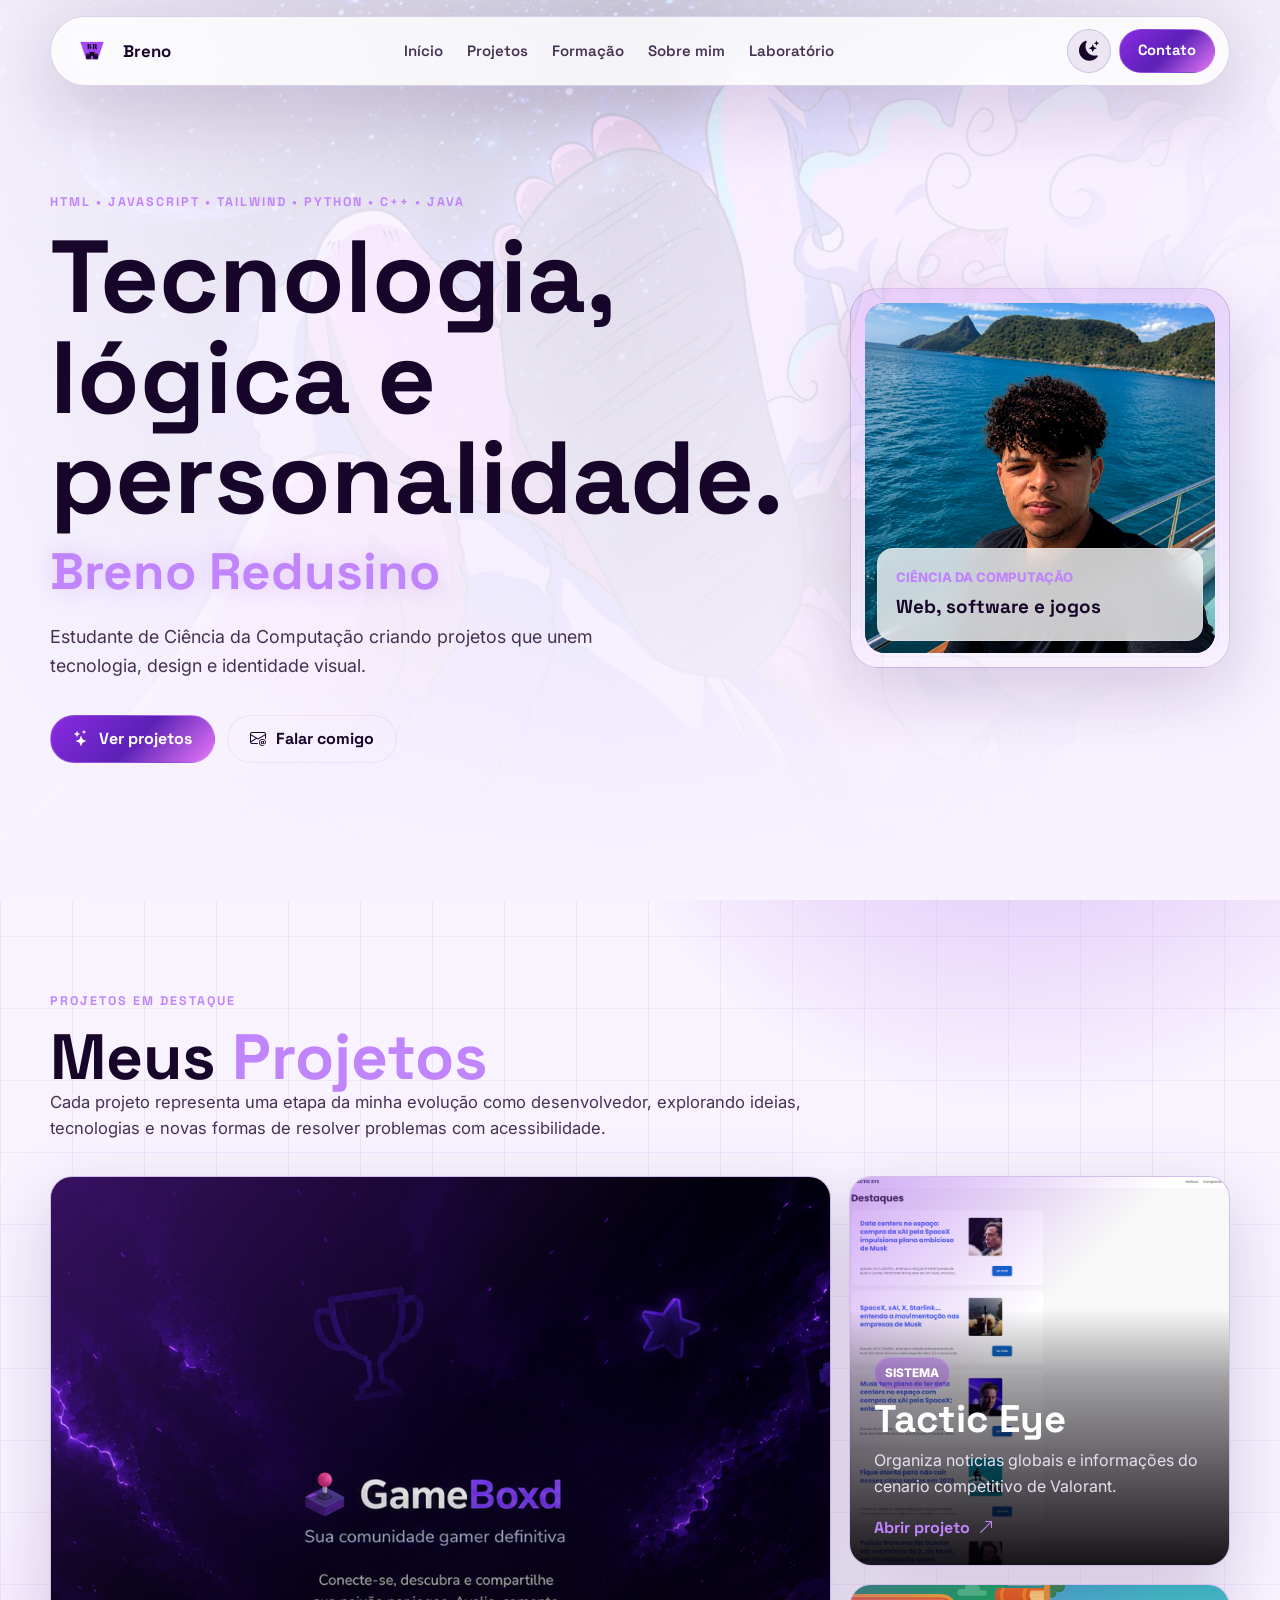
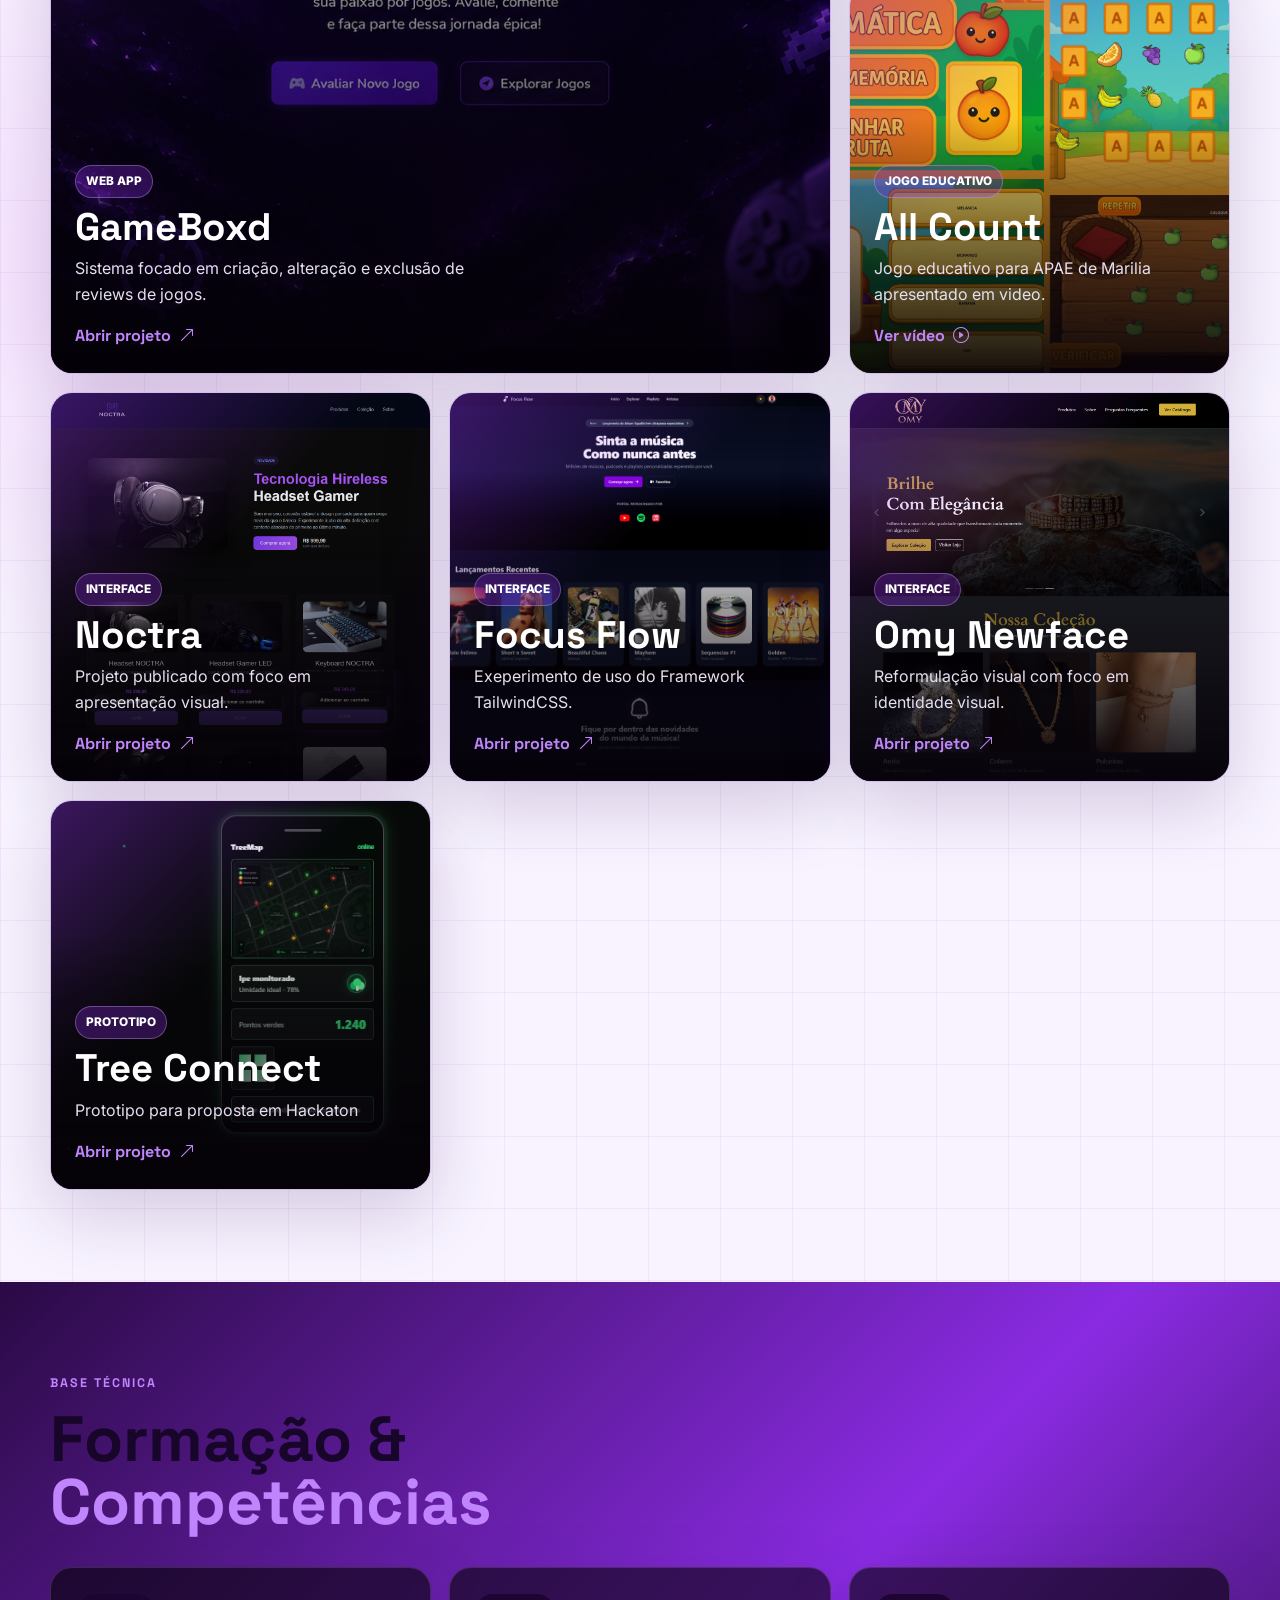
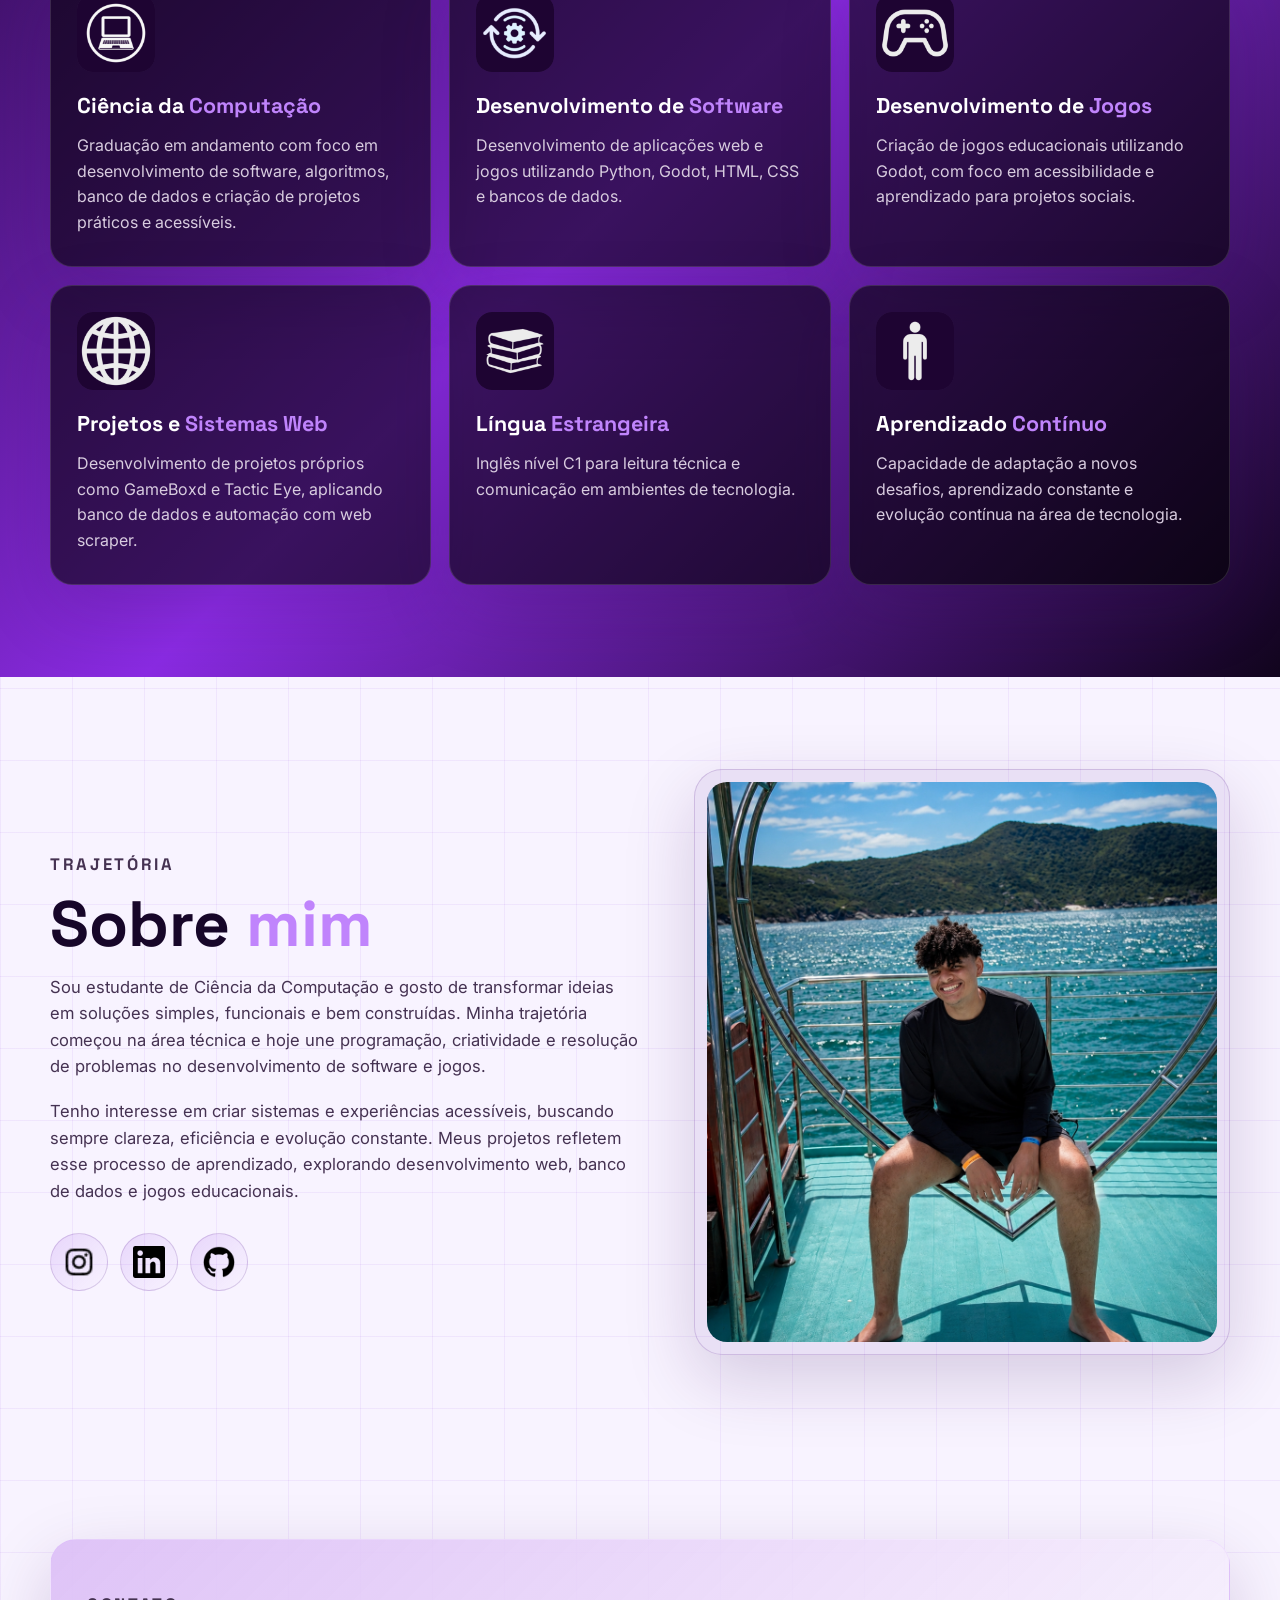
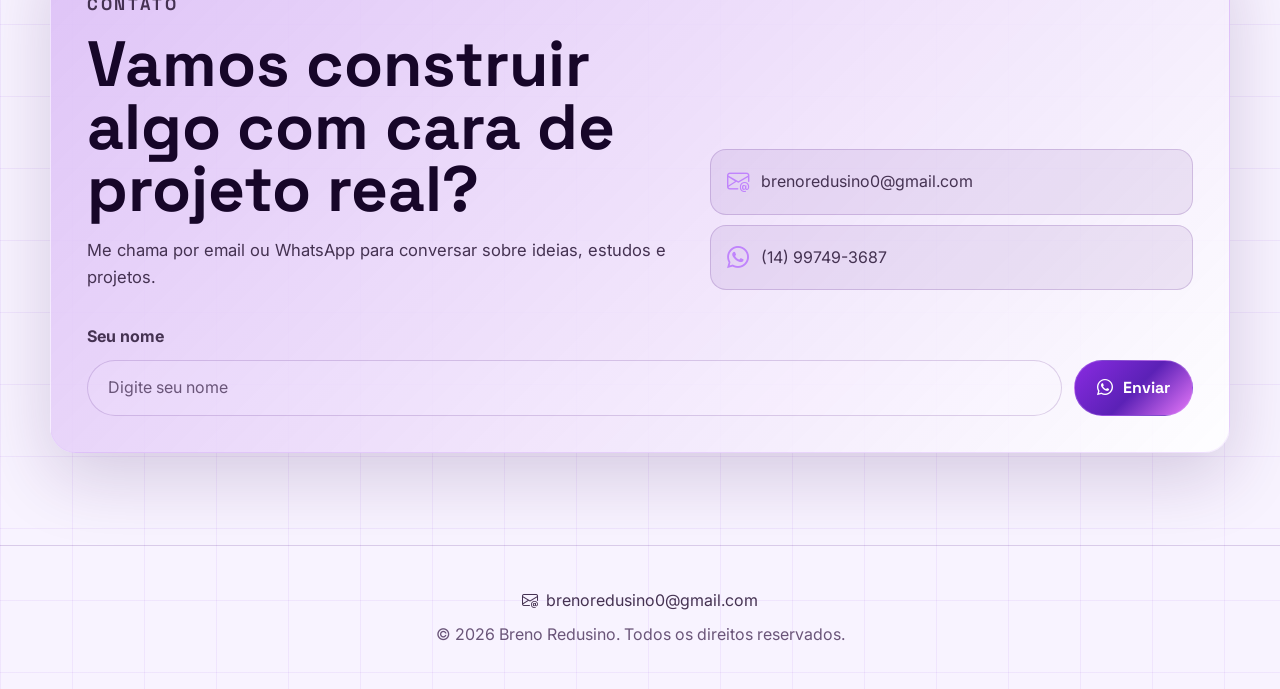
==== commit f071f3ad: "Adicao TreeConect" ====
--- a/index.html
+++ b/index.html
@@ -149,6 +149,16 @@
                         <span class="project-link">Abrir projeto <i class="bi bi-arrow-up-right"></i></span>
                     </div>
                 </a>
+
+                <a class="project-card" href="https://ybreno.github.io/Omy-newface/" target="_blank" rel="noopener noreferrer">
+                    <img src="assets\images\projetos\TreeConnect.png" alt="Preview do projeto Tree Connect">
+                    <div class="project-overlay">
+                        <span class="project-tag">Prototipo</span>
+                        <h3>Tree Connect</h3>
+                        <p>Prototipo para proposta em Hackaton</p>
+                        <span class="project-link">Abrir projeto <i class="bi bi-arrow-up-right"></i></span>
+                    </div>
+                </a>
             </div>
         </section>
 
